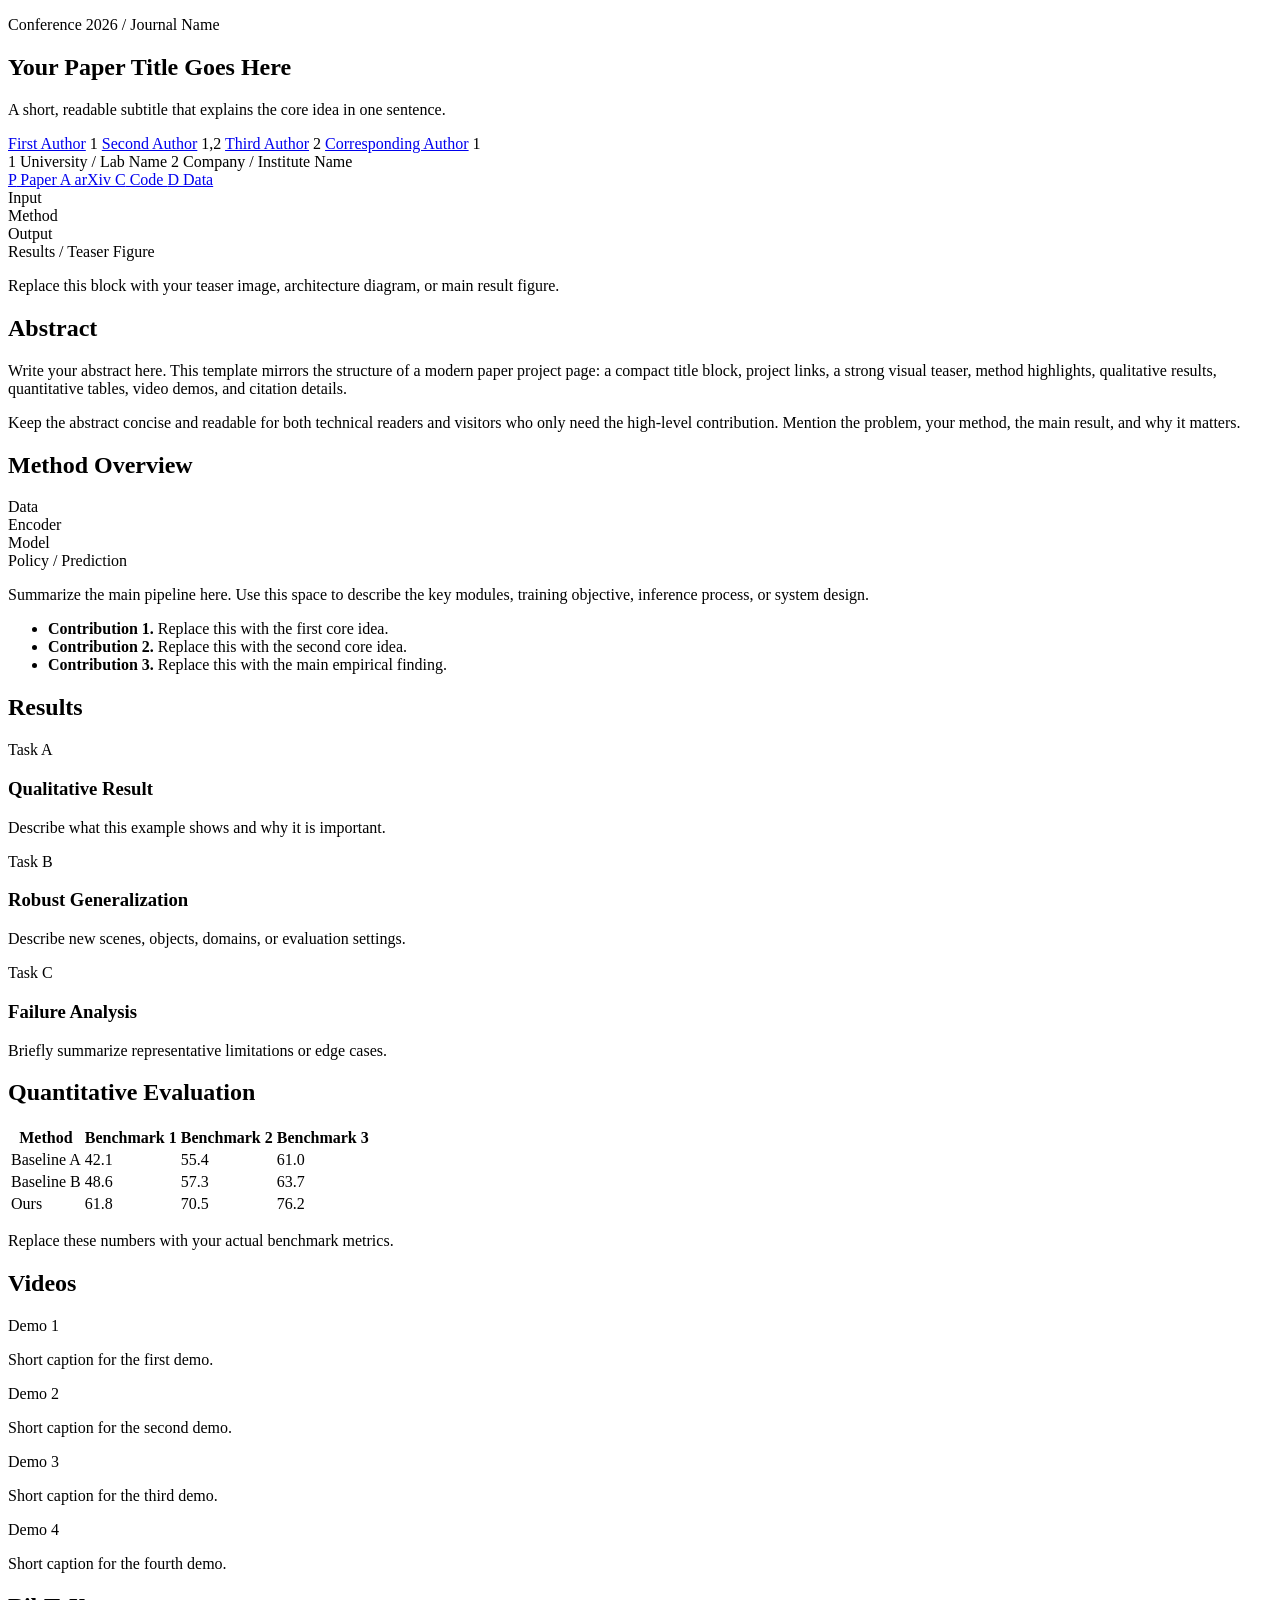
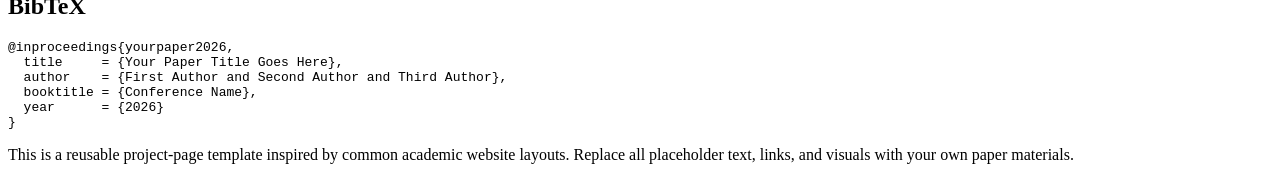
==== SurgAct/index.html @ f3ae4c90 "Rename index.html to SurgAct/index.html" ====
<!DOCTYPE html>
<html lang="en">
<head>
  <meta charset="utf-8">
  <meta name="viewport" content="width=device-width, initial-scale=1">
  <title>Your Paper Title | Project Page</title>
  <meta name="description" content="Project page for Your Paper Title.">
  <meta property="og:title" content="Your Paper Title">
  <meta property="og:description" content="A concise one-sentence summary of your paper.">
  <meta property="og:type" content="website">
  <link rel="preconnect" href="https://fonts.googleapis.com">
  <link rel="preconnect" href="https://fonts.gstatic.com" crossorigin>
  <link href="https://fonts.googleapis.com/css2?family=Inter:wght@400;500;600;700;800&family=JetBrains+Mono:wght@400;600&display=swap" rel="stylesheet">
  <link rel="stylesheet" href="style.css">
</head>
<body>
  <main>
    <section class="hero">
      <div class="container">
        <p class="venue">Conference 2026 / Journal Name</p>
        <h1>Your Paper Title Goes Here</h1>
        <p class="subtitle">A short, readable subtitle that explains the core idea in one sentence.</p>

        <div class="authors" aria-label="Authors">
          <a href="#">First Author</a>
          <span>1</span>
          <a href="#">Second Author</a>
          <span>1,2</span>
          <a href="#">Third Author</a>
          <span>2</span>
          <a href="#">Corresponding Author</a>
          <span>1</span>
        </div>

        <div class="affiliations">
          <span>1 University / Lab Name</span>
          <span>2 Company / Institute Name</span>
        </div>

        <div class="actions" aria-label="Project links">
          <a class="button" href="#" aria-label="Paper PDF">
            <span class="icon">P</span>
            Paper
          </a>
          <a class="button" href="#" aria-label="arXiv page">
            <span class="icon">A</span>
            arXiv
          </a>
          <a class="button" href="#" aria-label="Code repository">
            <span class="icon">C</span>
            Code
          </a>
          <a class="button" href="#" aria-label="Dataset">
            <span class="icon">D</span>
            Data
          </a>
        </div>
      </div>
    </section>

    <section class="section media-lead">
      <div class="container">
        <div class="paper-visual" role="img" aria-label="Main paper figure placeholder">
          <div class="visual-grid">
            <div class="visual-panel tall">
              <span>Input</span>
            </div>
            <div class="visual-panel">
              <span>Method</span>
            </div>
            <div class="visual-panel">
              <span>Output</span>
            </div>
            <div class="visual-panel wide">
              <span>Results / Teaser Figure</span>
            </div>
          </div>
        </div>
        <p class="caption">Replace this block with your teaser image, architecture diagram, or main result figure.</p>
      </div>
    </section>

    <section class="section">
      <div class="container narrow">
        <h2>Abstract</h2>
        <p>
          Write your abstract here. This template mirrors the structure of a modern paper project
          page: a compact title block, project links, a strong visual teaser, method highlights,
          qualitative results, quantitative tables, video demos, and citation details.
        </p>
        <p>
          Keep the abstract concise and readable for both technical readers and visitors who only
          need the high-level contribution. Mention the problem, your method, the main result, and
          why it matters.
        </p>
      </div>
    </section>

    <section class="section band">
      <div class="container">
        <h2>Method Overview</h2>
        <div class="method-layout">
          <div class="diagram-card">
            <div class="pipeline">
              <div>Data</div>
              <div>Encoder</div>
              <div>Model</div>
              <div>Policy / Prediction</div>
            </div>
          </div>
          <div class="method-copy">
            <p>
              Summarize the main pipeline here. Use this space to describe the key modules,
              training objective, inference process, or system design.
            </p>
            <ul>
              <li><strong>Contribution 1.</strong> Replace this with the first core idea.</li>
              <li><strong>Contribution 2.</strong> Replace this with the second core idea.</li>
              <li><strong>Contribution 3.</strong> Replace this with the main empirical finding.</li>
            </ul>
          </div>
        </div>
      </div>
    </section>

    <section class="section">
      <div class="container">
        <h2>Results</h2>
        <div class="results-grid">
          <article class="result-card">
            <div class="result-visual">Task A</div>
            <h3>Qualitative Result</h3>
            <p>Describe what this example shows and why it is important.</p>
          </article>
          <article class="result-card">
            <div class="result-visual alt">Task B</div>
            <h3>Robust Generalization</h3>
            <p>Describe new scenes, objects, domains, or evaluation settings.</p>
          </article>
          <article class="result-card">
            <div class="result-visual warm">Task C</div>
            <h3>Failure Analysis</h3>
            <p>Briefly summarize representative limitations or edge cases.</p>
          </article>
        </div>
      </div>
    </section>

    <section class="section band">
      <div class="container narrow">
        <h2>Quantitative Evaluation</h2>
        <div class="table-wrap">
          <table>
            <thead>
              <tr>
                <th>Method</th>
                <th>Benchmark 1</th>
                <th>Benchmark 2</th>
                <th>Benchmark 3</th>
              </tr>
            </thead>
            <tbody>
              <tr>
                <td>Baseline A</td>
                <td>42.1</td>
                <td>55.4</td>
                <td>61.0</td>
              </tr>
              <tr>
                <td>Baseline B</td>
                <td>48.6</td>
                <td>57.3</td>
                <td>63.7</td>
              </tr>
              <tr class="highlight-row">
                <td>Ours</td>
                <td>61.8</td>
                <td>70.5</td>
                <td>76.2</td>
              </tr>
            </tbody>
          </table>
        </div>
        <p class="caption">Replace these numbers with your actual benchmark metrics.</p>
      </div>
    </section>

    <section class="section">
      <div class="container">
        <h2>Videos</h2>
        <div class="video-grid">
          <div class="video-card">
            <div class="video-placeholder">Demo 1</div>
            <p>Short caption for the first demo.</p>
          </div>
          <div class="video-card">
            <div class="video-placeholder">Demo 2</div>
            <p>Short caption for the second demo.</p>
          </div>
          <div class="video-card">
            <div class="video-placeholder">Demo 3</div>
            <p>Short caption for the third demo.</p>
          </div>
          <div class="video-card">
            <div class="video-placeholder">Demo 4</div>
            <p>Short caption for the fourth demo.</p>
          </div>
        </div>
      </div>
    </section>

    <section class="section band">
      <div class="container narrow">
        <h2>BibTeX</h2>
        <pre><code>@inproceedings{yourpaper2026,
  title     = {Your Paper Title Goes Here},
  author    = {First Author and Second Author and Third Author},
  booktitle = {Conference Name},
  year      = {2026}
}</code></pre>
      </div>
    </section>
  </main>

  <footer>
    <div class="container narrow">
      <p>
        This is a reusable project-page template inspired by common academic website layouts.
        Replace all placeholder text, links, and visuals with your own paper materials.
      </p>
    </div>
  </footer>
</body>
</html>
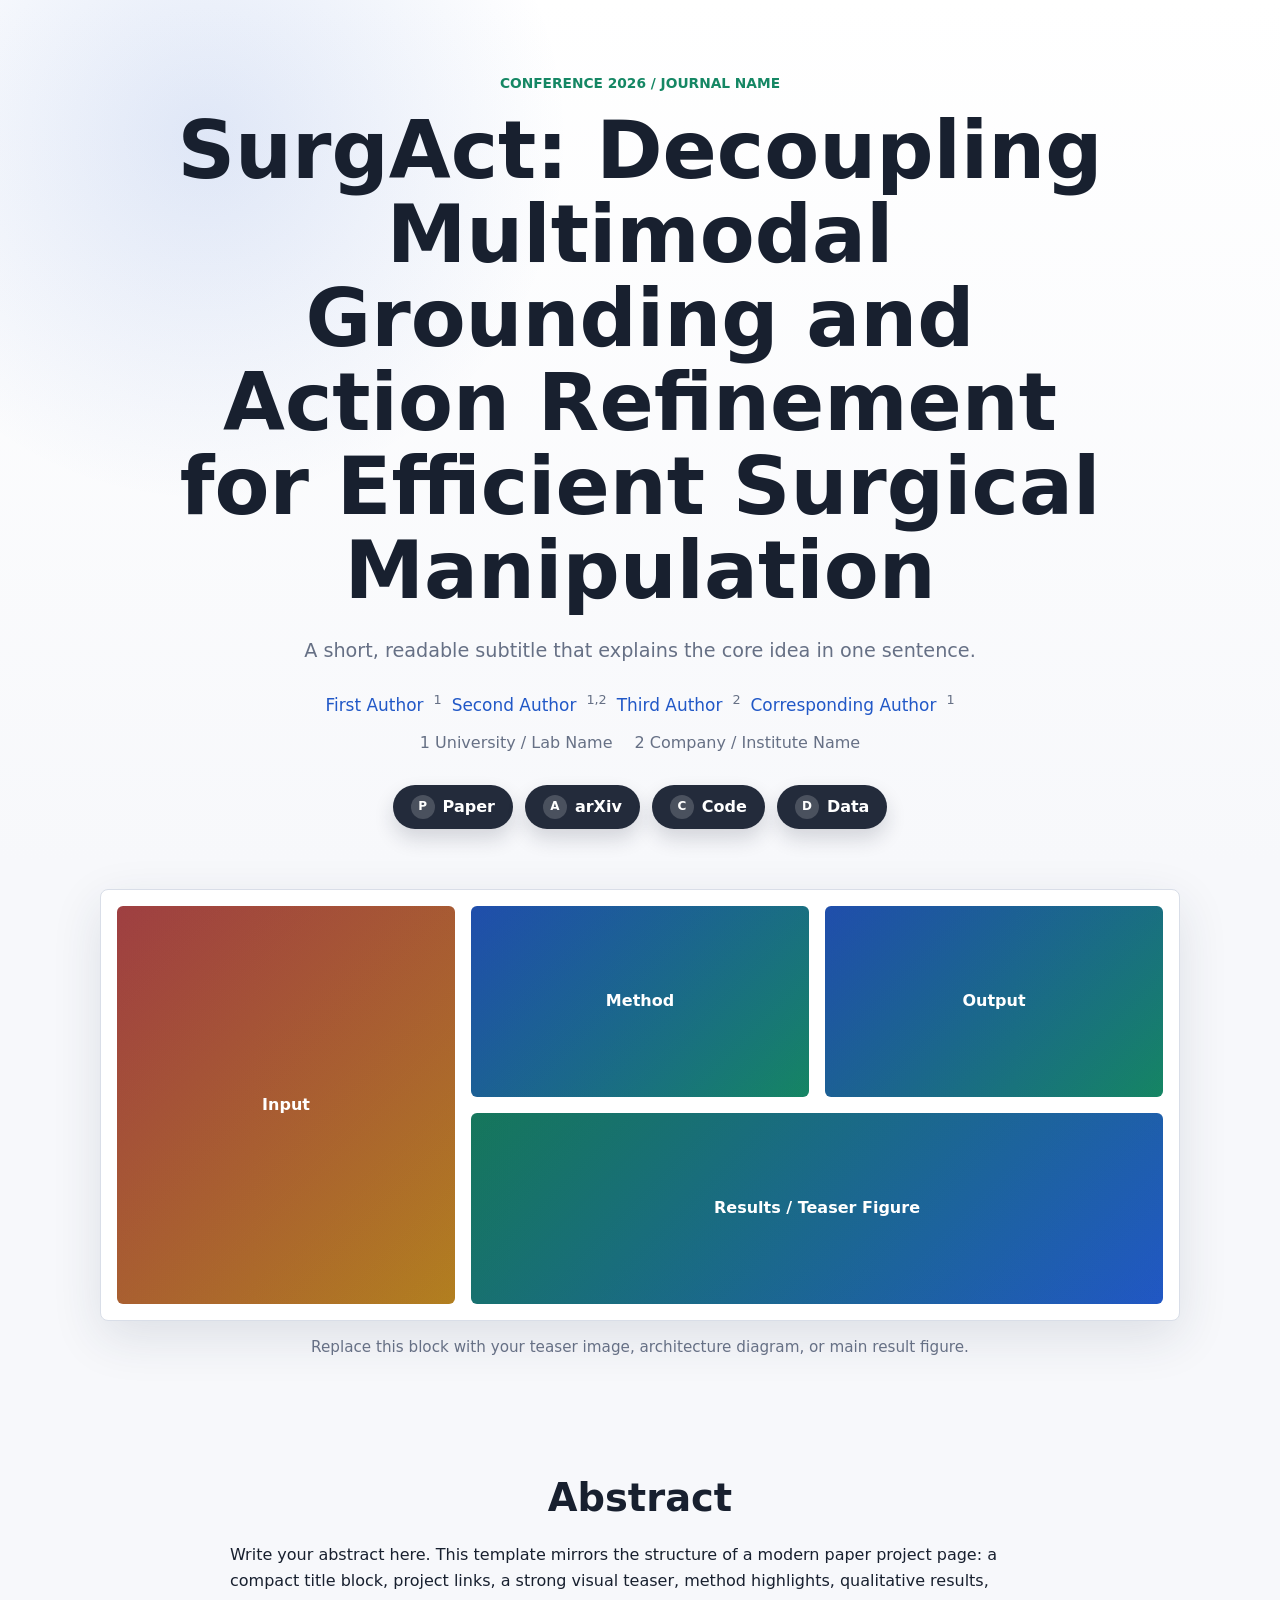
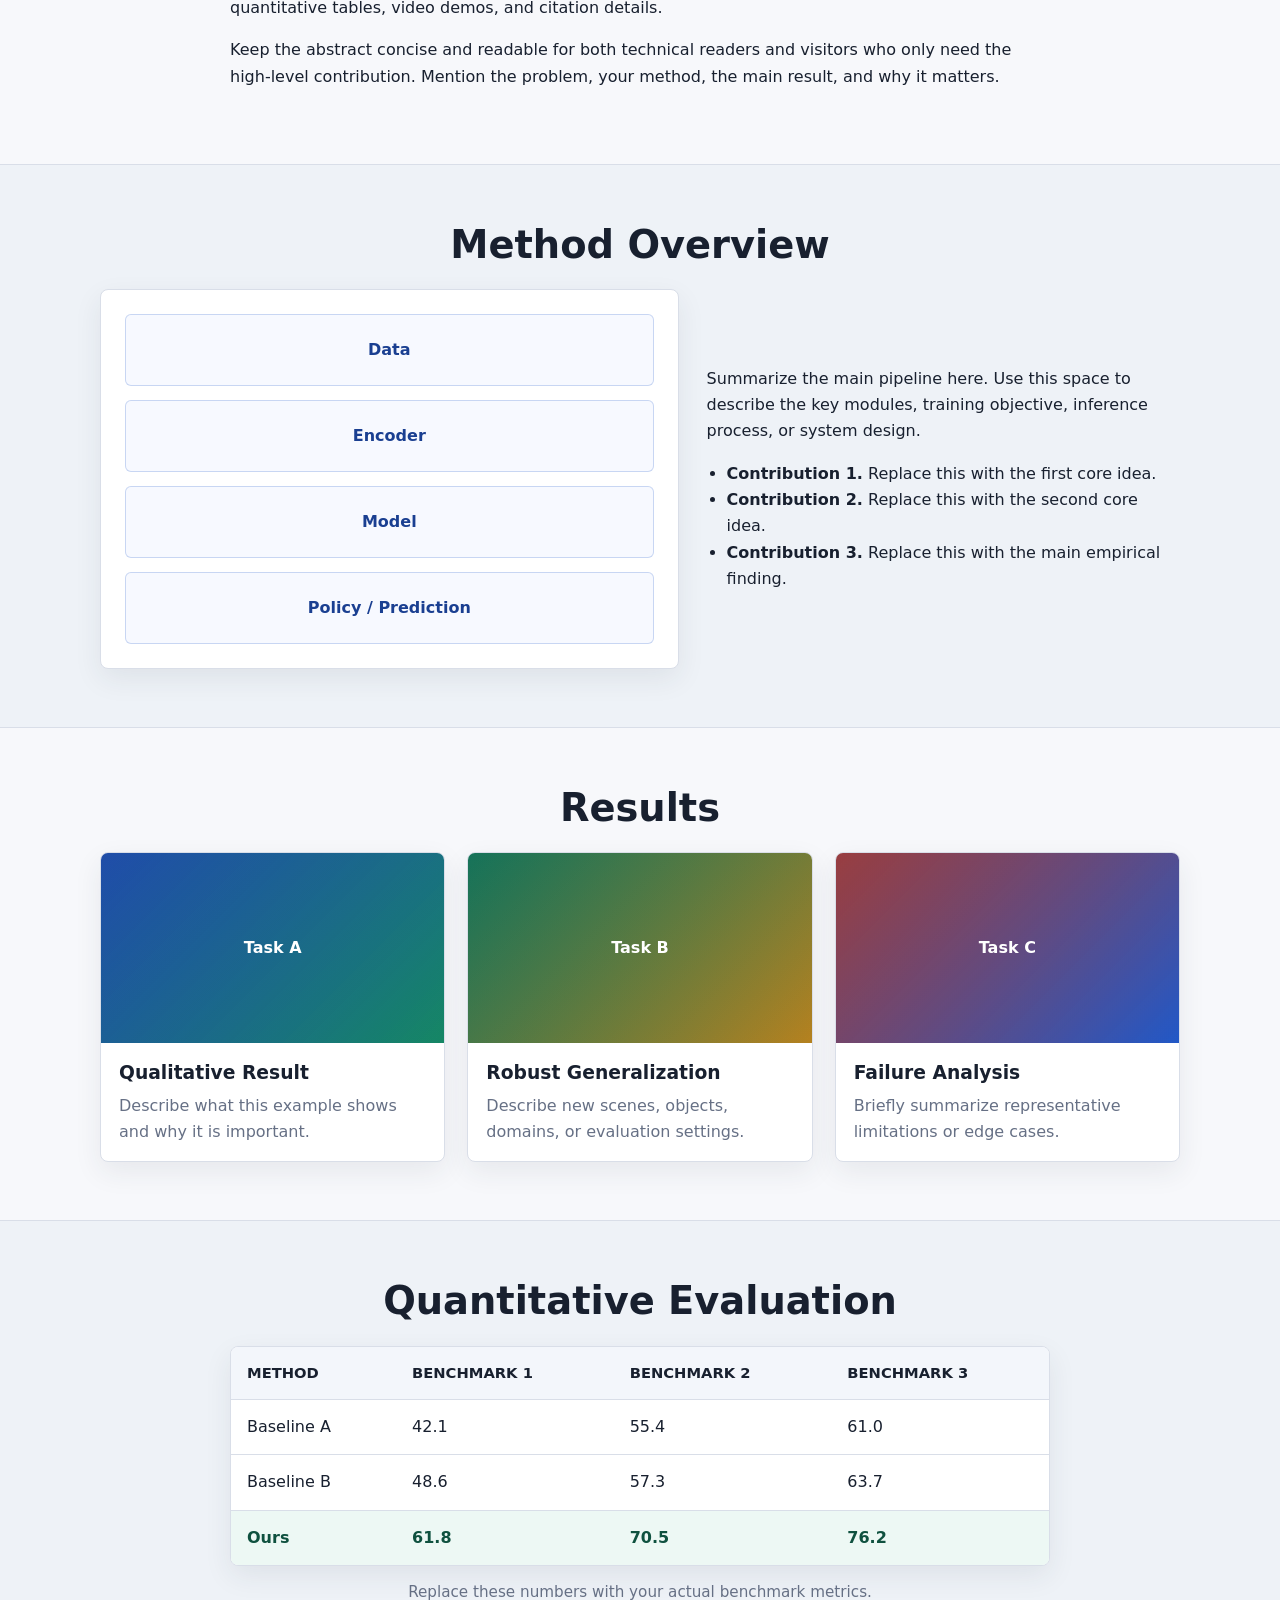
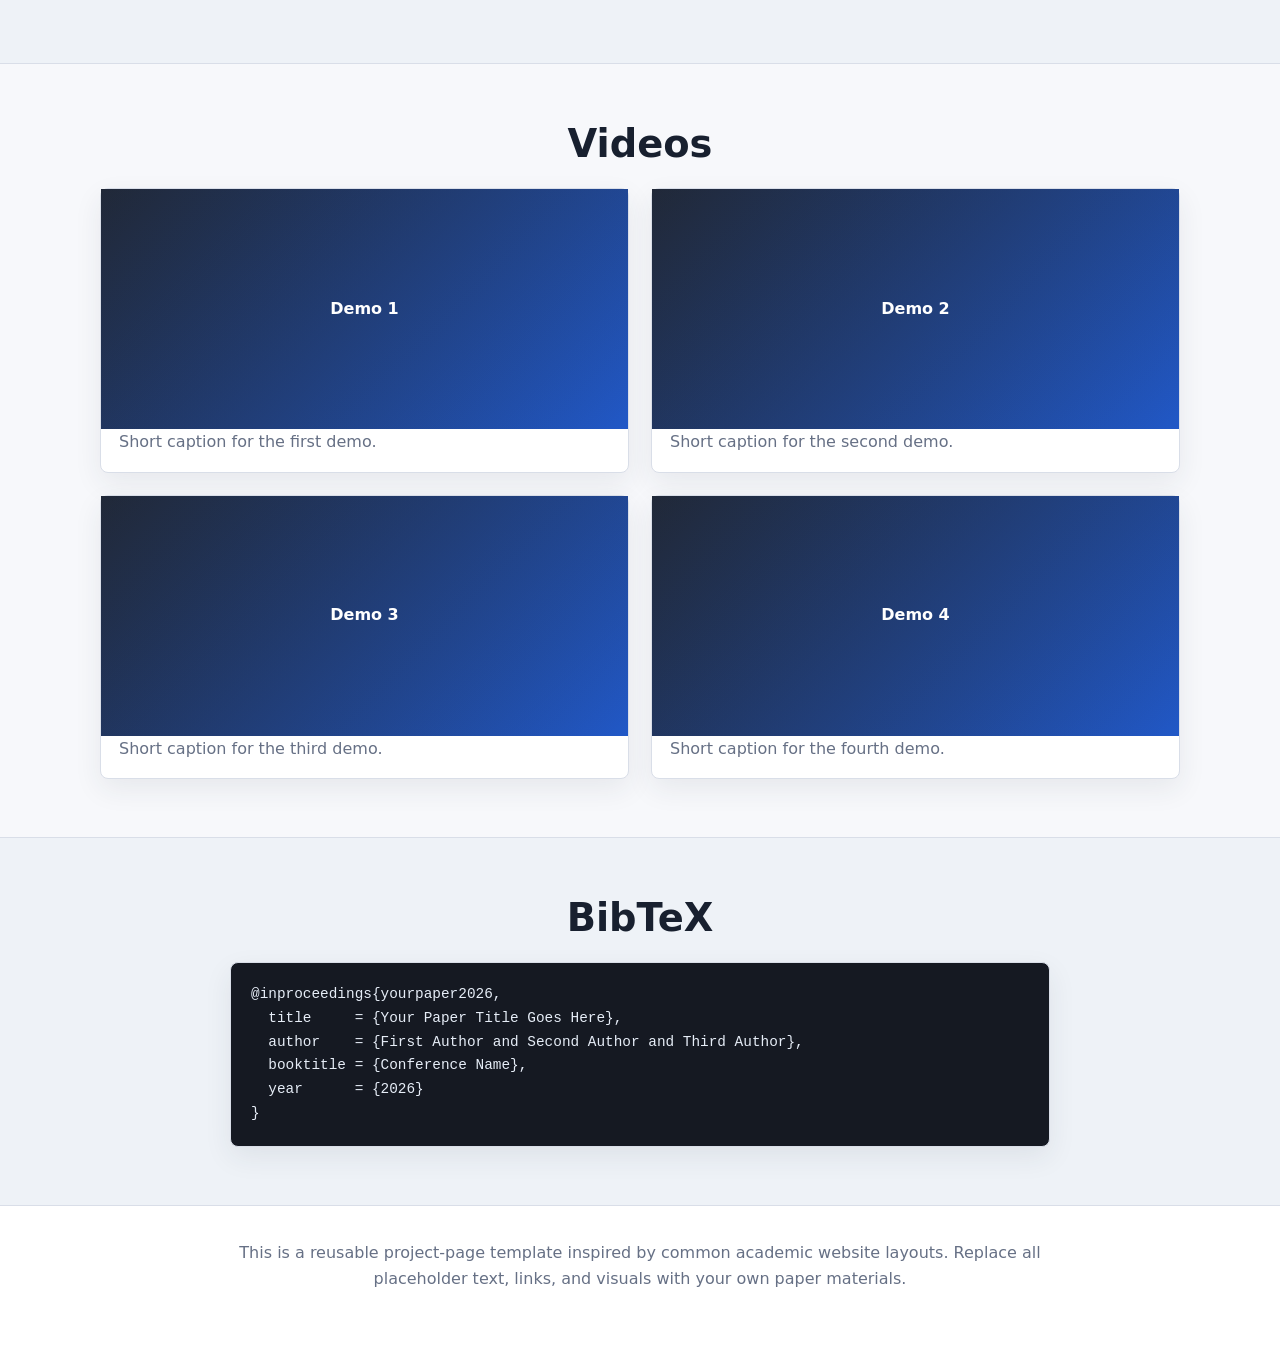
==== commit a884bc7e: "Update index.html" ====
--- a/SurgAct/index.html
+++ b/SurgAct/index.html
@@ -18,7 +18,7 @@
     <section class="hero">
       <div class="container">
         <p class="venue">Conference 2026 / Journal Name</p>
-        <h1>Your Paper Title Goes Here</h1>
+        <h1>SurgAct: Decoupling Multimodal Grounding and Action Refinement for Efficient Surgical Manipulation</h1>
         <p class="subtitle">A short, readable subtitle that explains the core idea in one sentence.</p>
 
         <div class="authors" aria-label="Authors">
--- a/SurgAct/style.css
+++ b/SurgAct/style.css
@@ -0,0 +1,421 @@
+:root {
+  --bg: #f7f8fb;
+  --paper: #ffffff;
+  --ink: #18202f;
+  --muted: #667085;
+  --line: #d9dee8;
+  --blue: #2158c7;
+  --green: #158764;
+  --red: #b84545;
+  --gold: #b5811f;
+  --shadow: 0 16px 50px rgba(36, 48, 70, 0.12);
+}
+
+* {
+  box-sizing: border-box;
+}
+
+html {
+  scroll-behavior: smooth;
+}
+
+body {
+  margin: 0;
+  color: var(--ink);
+  background: var(--bg);
+  font-family: Inter, system-ui, -apple-system, BlinkMacSystemFont, "Segoe UI", sans-serif;
+  line-height: 1.65;
+}
+
+a {
+  color: var(--blue);
+  text-decoration: none;
+}
+
+a:hover {
+  text-decoration: underline;
+}
+
+.container {
+  width: min(1080px, calc(100% - 40px));
+  margin: 0 auto;
+}
+
+.narrow {
+  width: min(820px, calc(100% - 40px));
+}
+
+.hero {
+  padding: 72px 0 36px;
+  background:
+    radial-gradient(circle at 16% 16%, rgba(33, 88, 199, 0.14), transparent 28%),
+    linear-gradient(180deg, #ffffff 0%, #f7f8fb 100%);
+  text-align: center;
+}
+
+.venue {
+  margin: 0 0 14px;
+  color: var(--green);
+  font-weight: 700;
+  letter-spacing: 0;
+  text-transform: uppercase;
+  font-size: 0.86rem;
+}
+
+h1 {
+  max-width: 980px;
+  margin: 0 auto;
+  font-size: clamp(2.4rem, 7vw, 5rem);
+  line-height: 1.05;
+  letter-spacing: 0;
+  font-weight: 800;
+}
+
+.subtitle {
+  max-width: 760px;
+  margin: 22px auto 0;
+  color: var(--muted);
+  font-size: 1.2rem;
+}
+
+.authors {
+  display: flex;
+  flex-wrap: wrap;
+  justify-content: center;
+  gap: 8px 10px;
+  margin-top: 26px;
+  font-size: 1.06rem;
+}
+
+.authors span {
+  color: var(--muted);
+  font-size: 0.8rem;
+  transform: translateY(-0.2rem);
+}
+
+.affiliations {
+  display: flex;
+  flex-wrap: wrap;
+  justify-content: center;
+  gap: 10px 22px;
+  margin-top: 10px;
+  color: var(--muted);
+}
+
+.actions {
+  display: flex;
+  flex-wrap: wrap;
+  justify-content: center;
+  gap: 12px;
+  margin-top: 28px;
+}
+
+.button {
+  display: inline-flex;
+  align-items: center;
+  justify-content: center;
+  min-height: 44px;
+  padding: 0 18px;
+  border-radius: 999px;
+  color: white;
+  background: #232b3b;
+  font-weight: 700;
+  box-shadow: 0 10px 20px rgba(24, 32, 47, 0.16);
+}
+
+.button:hover {
+  background: #111827;
+  text-decoration: none;
+}
+
+.icon {
+  display: inline-grid;
+  place-items: center;
+  width: 24px;
+  height: 24px;
+  margin-right: 8px;
+  border-radius: 50%;
+  background: rgba(255, 255, 255, 0.18);
+  font-size: 0.75rem;
+  font-weight: 800;
+}
+
+.section {
+  padding: 58px 0;
+}
+
+.band {
+  background: #eef2f7;
+  border-top: 1px solid var(--line);
+  border-bottom: 1px solid var(--line);
+}
+
+h2 {
+  margin: 0 0 22px;
+  text-align: center;
+  font-size: clamp(1.8rem, 3vw, 2.6rem);
+  line-height: 1.15;
+  letter-spacing: 0;
+}
+
+h3 {
+  margin: 18px 0 8px;
+  line-height: 1.25;
+}
+
+p {
+  margin: 0 0 16px;
+}
+
+.media-lead {
+  padding-top: 24px;
+}
+
+.paper-visual {
+  overflow: hidden;
+  border: 1px solid var(--line);
+  border-radius: 8px;
+  background: var(--paper);
+  box-shadow: var(--shadow);
+}
+
+.visual-grid {
+  display: grid;
+  min-height: 430px;
+  padding: 16px;
+  gap: 16px;
+  grid-template-columns: 1fr 1fr 1fr;
+  grid-template-rows: 1fr 1fr;
+}
+
+.visual-panel {
+  display: grid;
+  place-items: center;
+  min-height: 180px;
+  border-radius: 6px;
+  color: white;
+  background:
+    linear-gradient(135deg, rgba(24, 32, 47, 0.18), rgba(24, 32, 47, 0.02)),
+    linear-gradient(135deg, #2158c7, #158764);
+  font-weight: 800;
+}
+
+.visual-panel.tall {
+  grid-row: span 2;
+  background:
+    linear-gradient(135deg, rgba(24, 32, 47, 0.16), rgba(24, 32, 47, 0.02)),
+    linear-gradient(135deg, #b84545, #b5811f);
+}
+
+.visual-panel.wide {
+  grid-column: span 2;
+  background:
+    linear-gradient(135deg, rgba(24, 32, 47, 0.16), rgba(24, 32, 47, 0.02)),
+    linear-gradient(135deg, #158764, #2158c7);
+}
+
+.caption {
+  max-width: 760px;
+  margin: 14px auto 0;
+  color: var(--muted);
+  text-align: center;
+  font-size: 0.95rem;
+}
+
+.method-layout {
+  display: grid;
+  grid-template-columns: minmax(0, 1.1fr) minmax(280px, 0.9fr);
+  gap: 28px;
+  align-items: center;
+}
+
+.diagram-card,
+.result-card,
+.video-card {
+  border: 1px solid var(--line);
+  border-radius: 8px;
+  background: var(--paper);
+  box-shadow: 0 10px 28px rgba(36, 48, 70, 0.08);
+}
+
+.diagram-card {
+  padding: 24px;
+}
+
+.pipeline {
+  display: grid;
+  gap: 14px;
+}
+
+.pipeline div {
+  min-height: 72px;
+  display: grid;
+  place-items: center;
+  border: 1px solid rgba(33, 88, 199, 0.22);
+  border-radius: 6px;
+  background: #f7f9ff;
+  color: #1a3f91;
+  font-weight: 800;
+}
+
+.method-copy ul {
+  padding-left: 20px;
+  margin: 16px 0 0;
+}
+
+.results-grid,
+.video-grid {
+  display: grid;
+  grid-template-columns: repeat(3, minmax(0, 1fr));
+  gap: 22px;
+}
+
+.result-card {
+  overflow: hidden;
+}
+
+.result-card h3,
+.result-card p,
+.video-card p {
+  padding: 0 18px;
+}
+
+.result-card p,
+.video-card p {
+  color: var(--muted);
+}
+
+.result-visual,
+.video-placeholder {
+  display: grid;
+  place-items: center;
+  min-height: 190px;
+  color: white;
+  background:
+    linear-gradient(135deg, rgba(24, 32, 47, 0.2), transparent),
+    linear-gradient(135deg, #2158c7, #158764);
+  font-weight: 800;
+}
+
+.result-visual.alt {
+  background:
+    linear-gradient(135deg, rgba(24, 32, 47, 0.2), transparent),
+    linear-gradient(135deg, #158764, #b5811f);
+}
+
+.result-visual.warm {
+  background:
+    linear-gradient(135deg, rgba(24, 32, 47, 0.2), transparent),
+    linear-gradient(135deg, #b84545, #2158c7);
+}
+
+.table-wrap {
+  overflow-x: auto;
+  border: 1px solid var(--line);
+  border-radius: 8px;
+  background: var(--paper);
+  box-shadow: 0 10px 28px rgba(36, 48, 70, 0.08);
+}
+
+table {
+  width: 100%;
+  min-width: 600px;
+  border-collapse: collapse;
+}
+
+th,
+td {
+  padding: 14px 16px;
+  border-bottom: 1px solid var(--line);
+  text-align: left;
+}
+
+th {
+  background: #f3f6fb;
+  font-size: 0.92rem;
+  text-transform: uppercase;
+}
+
+tr:last-child td {
+  border-bottom: 0;
+}
+
+.highlight-row td {
+  color: #0f513f;
+  background: #edf8f4;
+  font-weight: 800;
+}
+
+.video-grid {
+  grid-template-columns: repeat(2, minmax(0, 1fr));
+}
+
+.video-placeholder {
+  min-height: 240px;
+  background:
+    linear-gradient(135deg, rgba(24, 32, 47, 0.22), transparent),
+    linear-gradient(135deg, #232b3b, #2158c7);
+}
+
+pre {
+  overflow-x: auto;
+  margin: 0;
+  padding: 20px;
+  border: 1px solid var(--line);
+  border-radius: 8px;
+  background: #151922;
+  color: #e6edf7;
+  box-shadow: 0 10px 28px rgba(36, 48, 70, 0.08);
+}
+
+code {
+  font-family: "JetBrains Mono", Consolas, monospace;
+  font-size: 0.9rem;
+}
+
+footer {
+  padding: 34px 0 44px;
+  color: var(--muted);
+  text-align: center;
+  background: #ffffff;
+}
+
+@media (max-width: 780px) {
+  .hero {
+    padding-top: 46px;
+  }
+
+  .container,
+  .narrow {
+    width: min(100% - 28px, 1080px);
+  }
+
+  .actions {
+    gap: 10px;
+  }
+
+  .button {
+    flex: 1 1 140px;
+  }
+
+  .visual-grid,
+  .method-layout,
+  .results-grid,
+  .video-grid {
+    grid-template-columns: 1fr;
+  }
+
+  .visual-panel.tall,
+  .visual-panel.wide {
+    grid-row: auto;
+    grid-column: auto;
+  }
+
+  .visual-grid {
+    min-height: auto;
+  }
+
+  .section {
+    padding: 44px 0;
+  }
+}
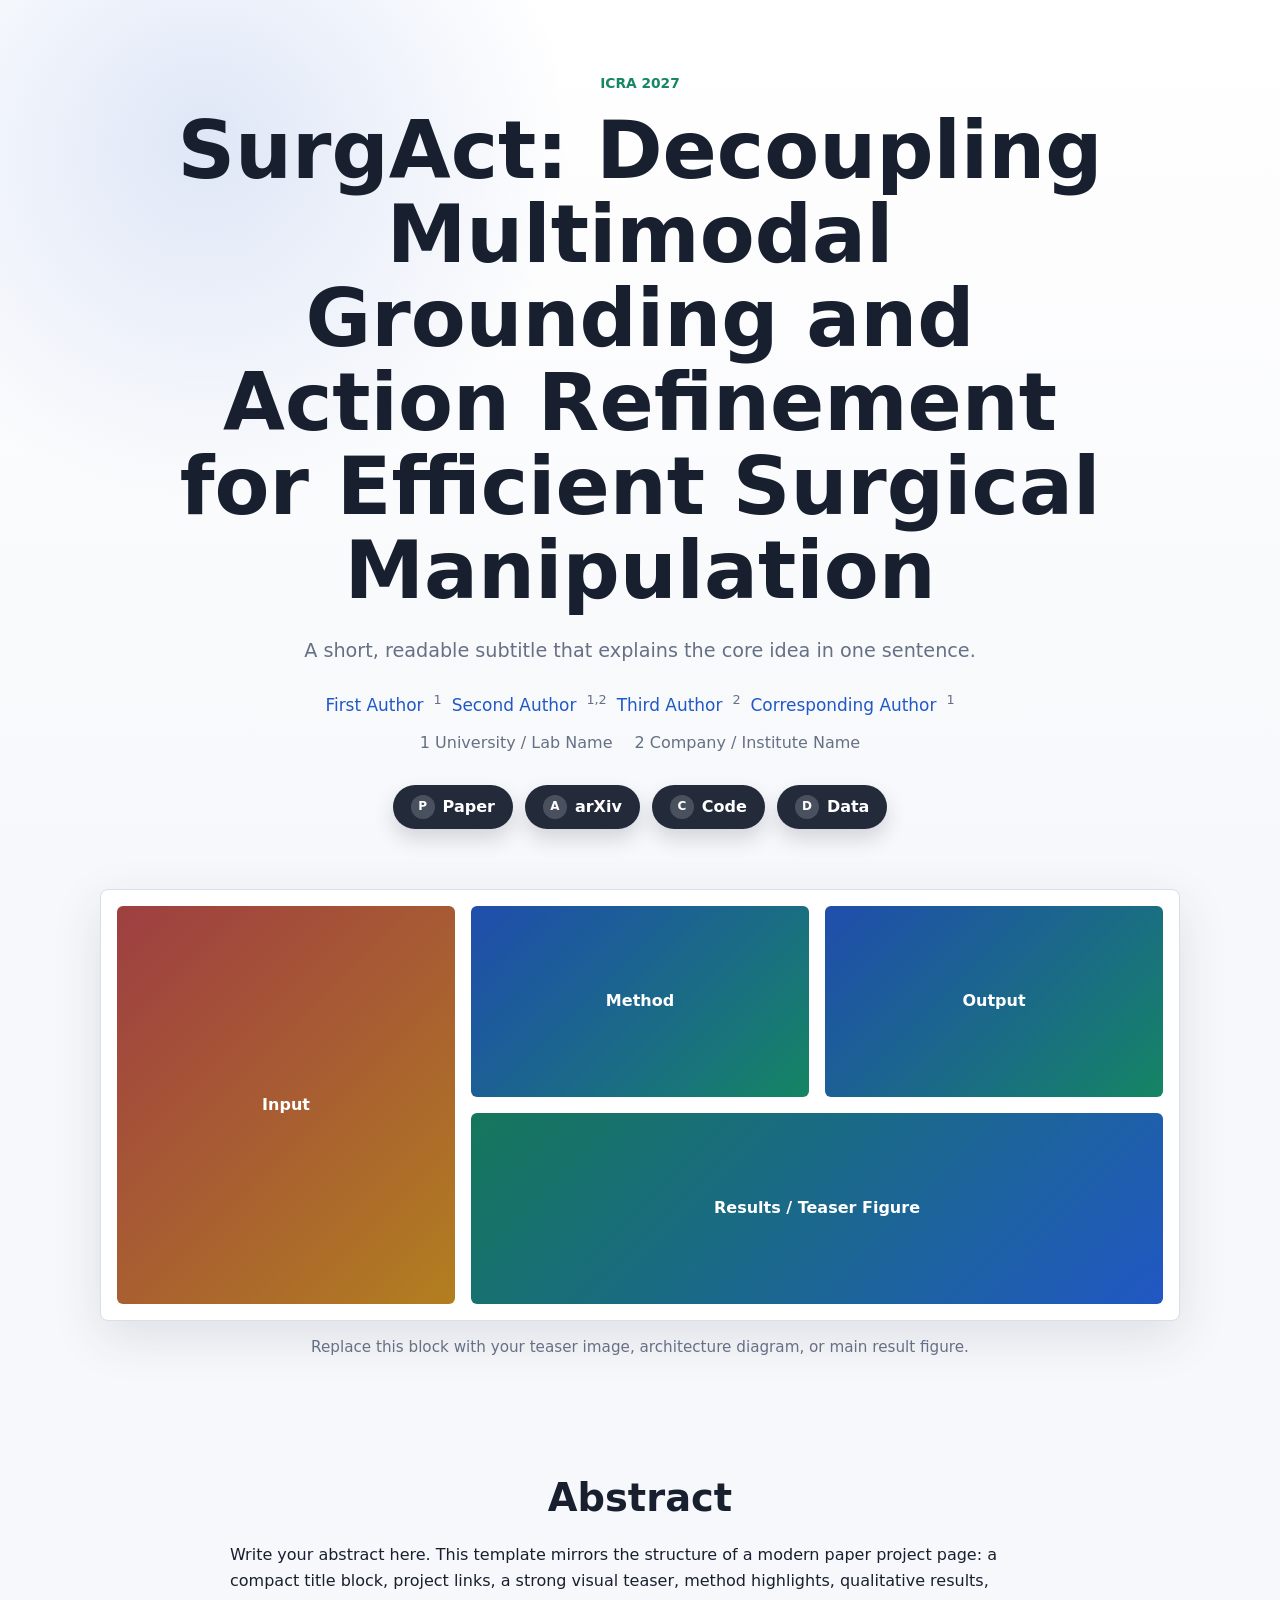
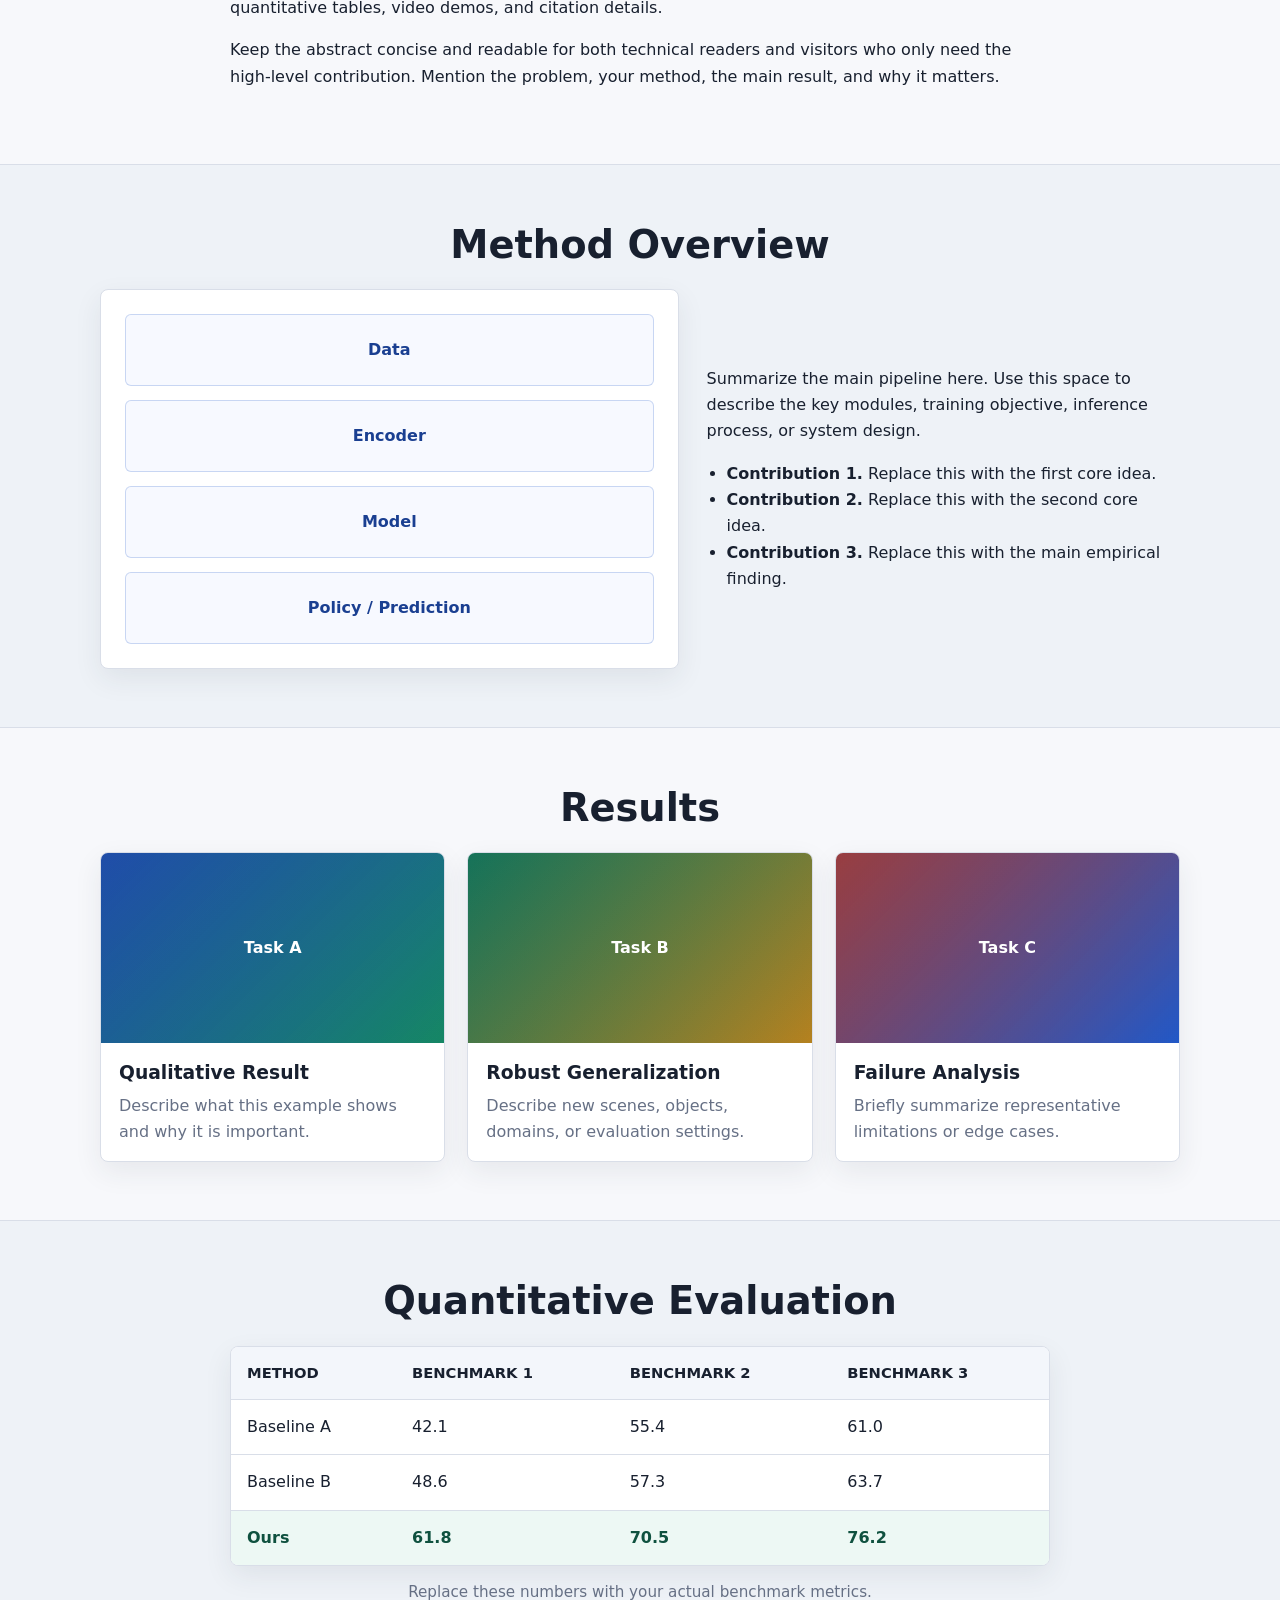
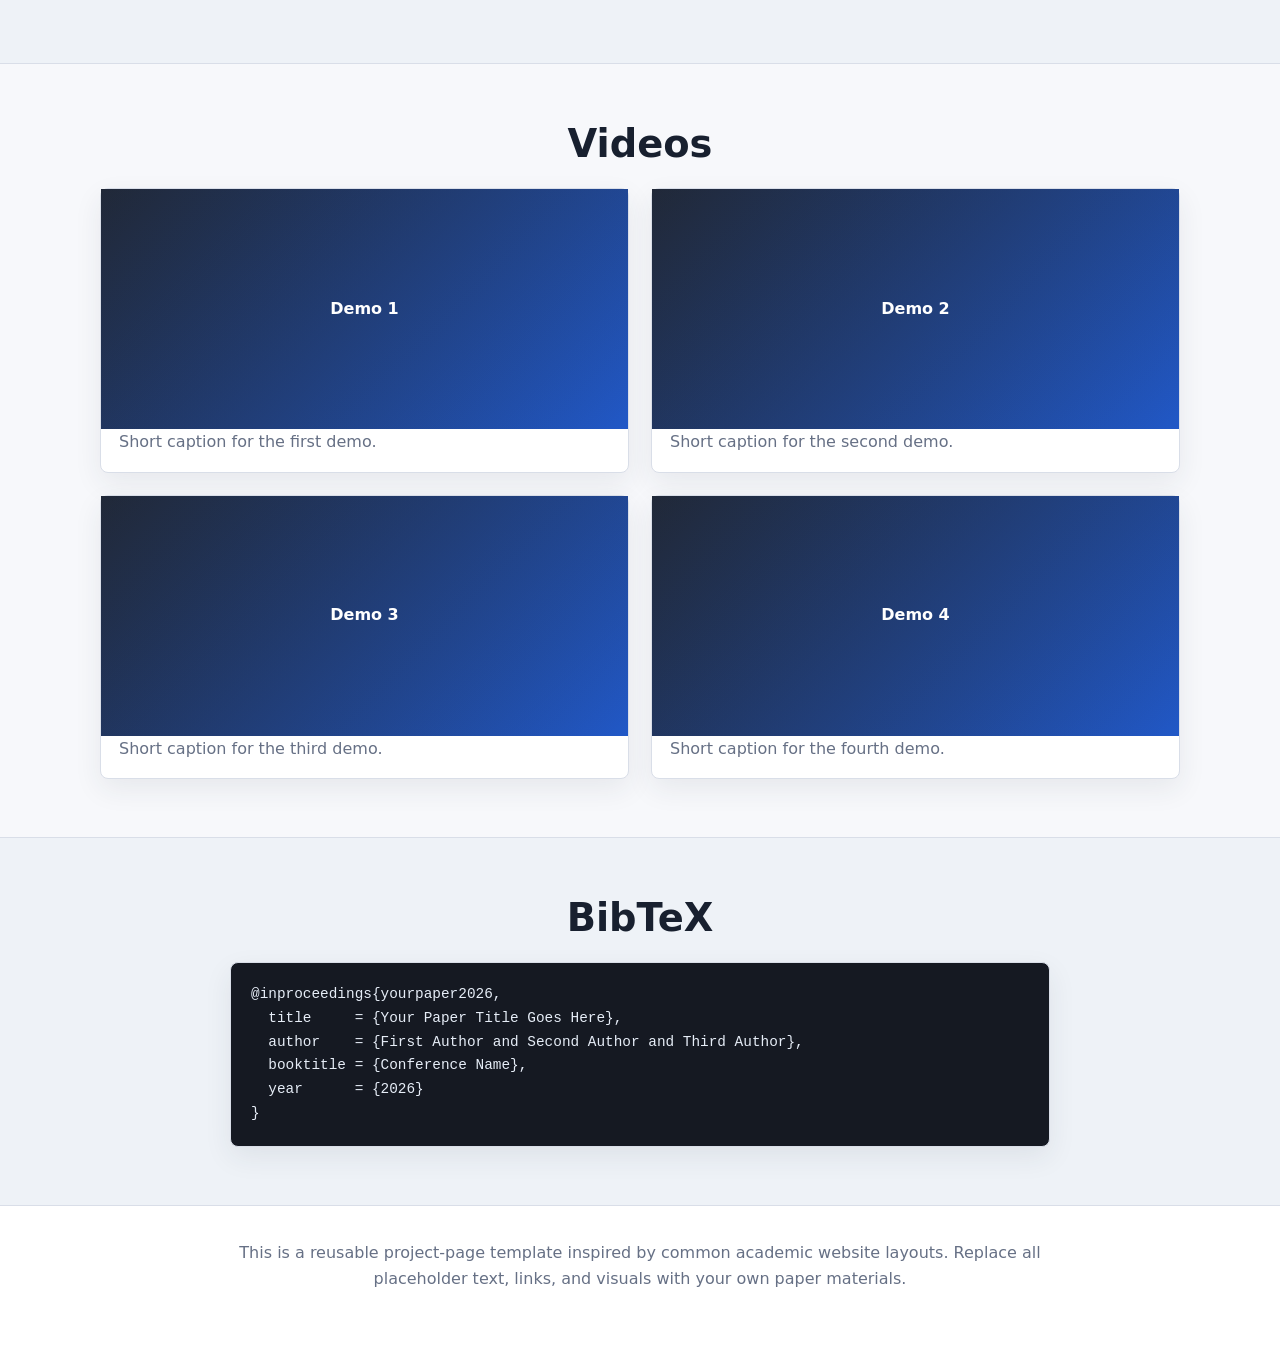
==== commit 59bd2eb5: "Update index.html" ====
--- a/SurgAct/index.html
+++ b/SurgAct/index.html
@@ -17,7 +17,7 @@
   <main>
     <section class="hero">
       <div class="container">
-        <p class="venue">Conference 2026 / Journal Name</p>
+        <p class="venue">ICRA 2027</p>
         <h1>SurgAct: Decoupling Multimodal Grounding and Action Refinement for Efficient Surgical Manipulation</h1>
         <p class="subtitle">A short, readable subtitle that explains the core idea in one sentence.</p>
 
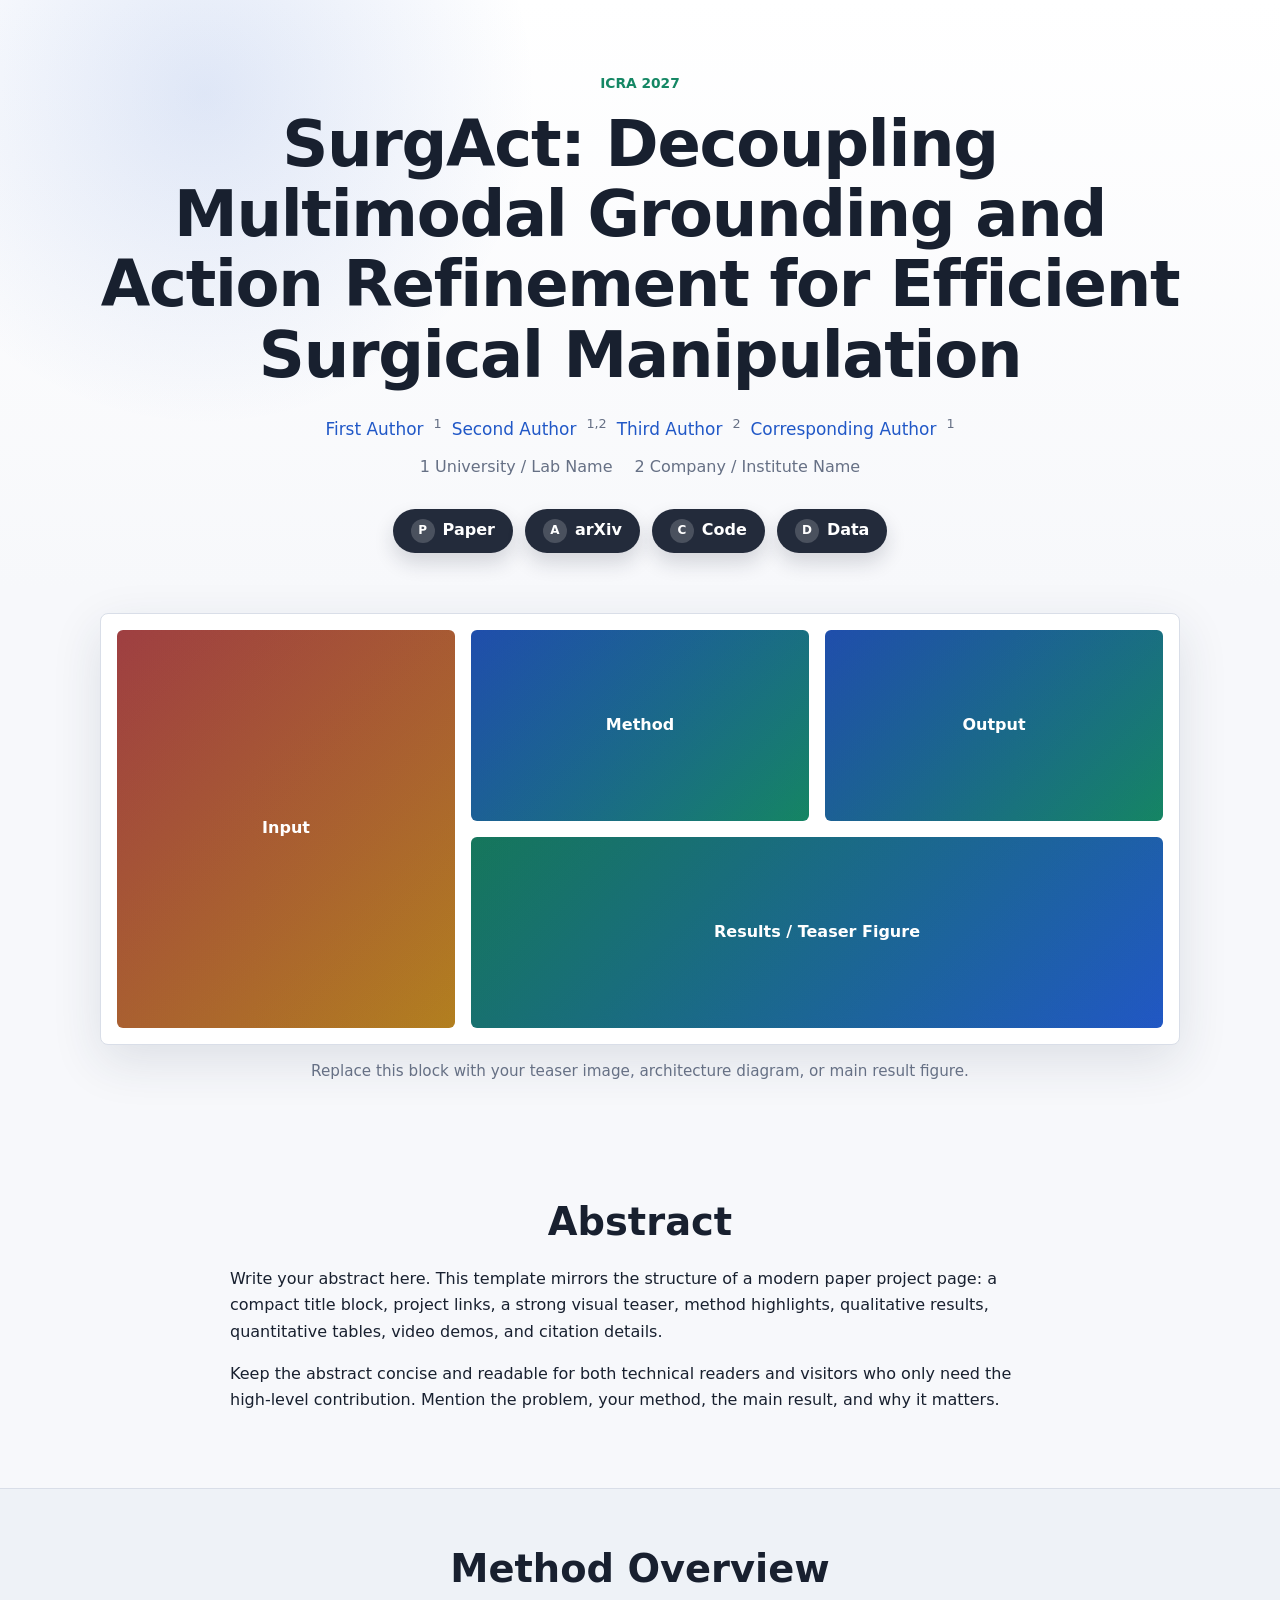
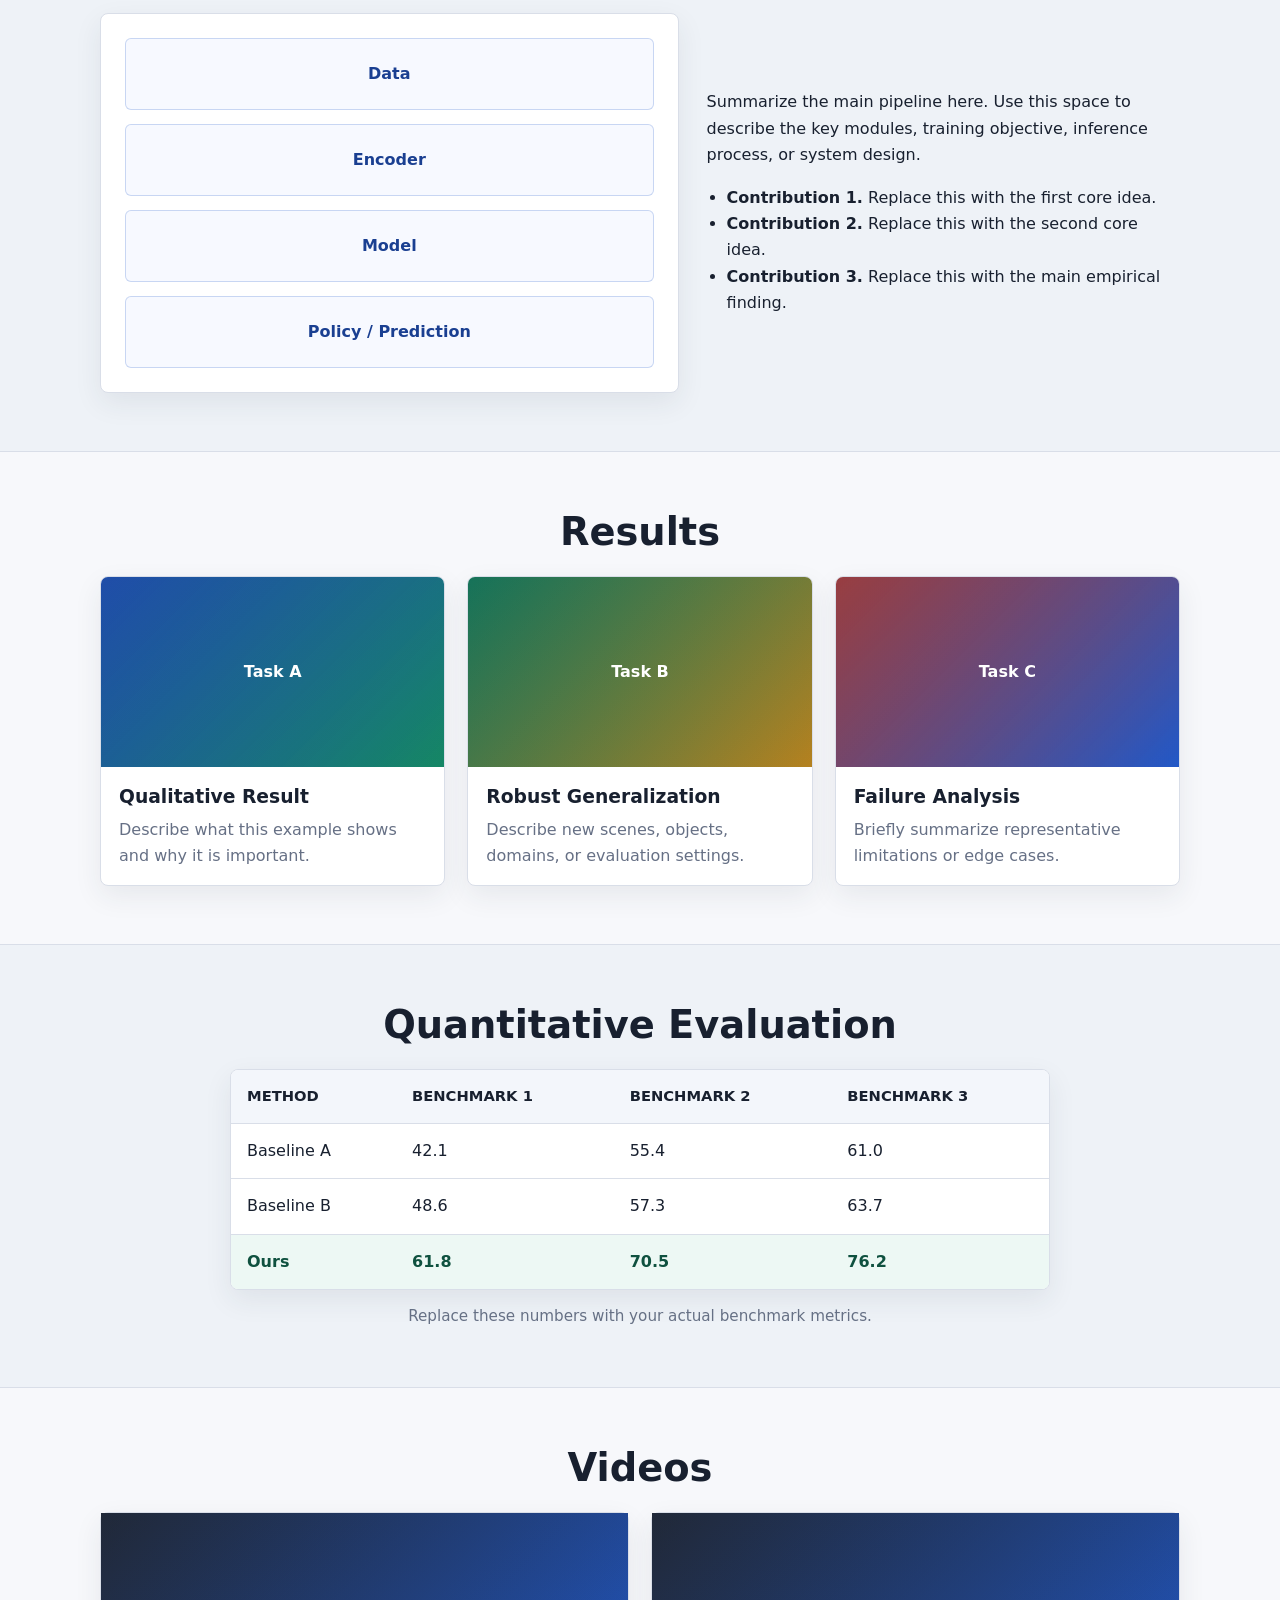
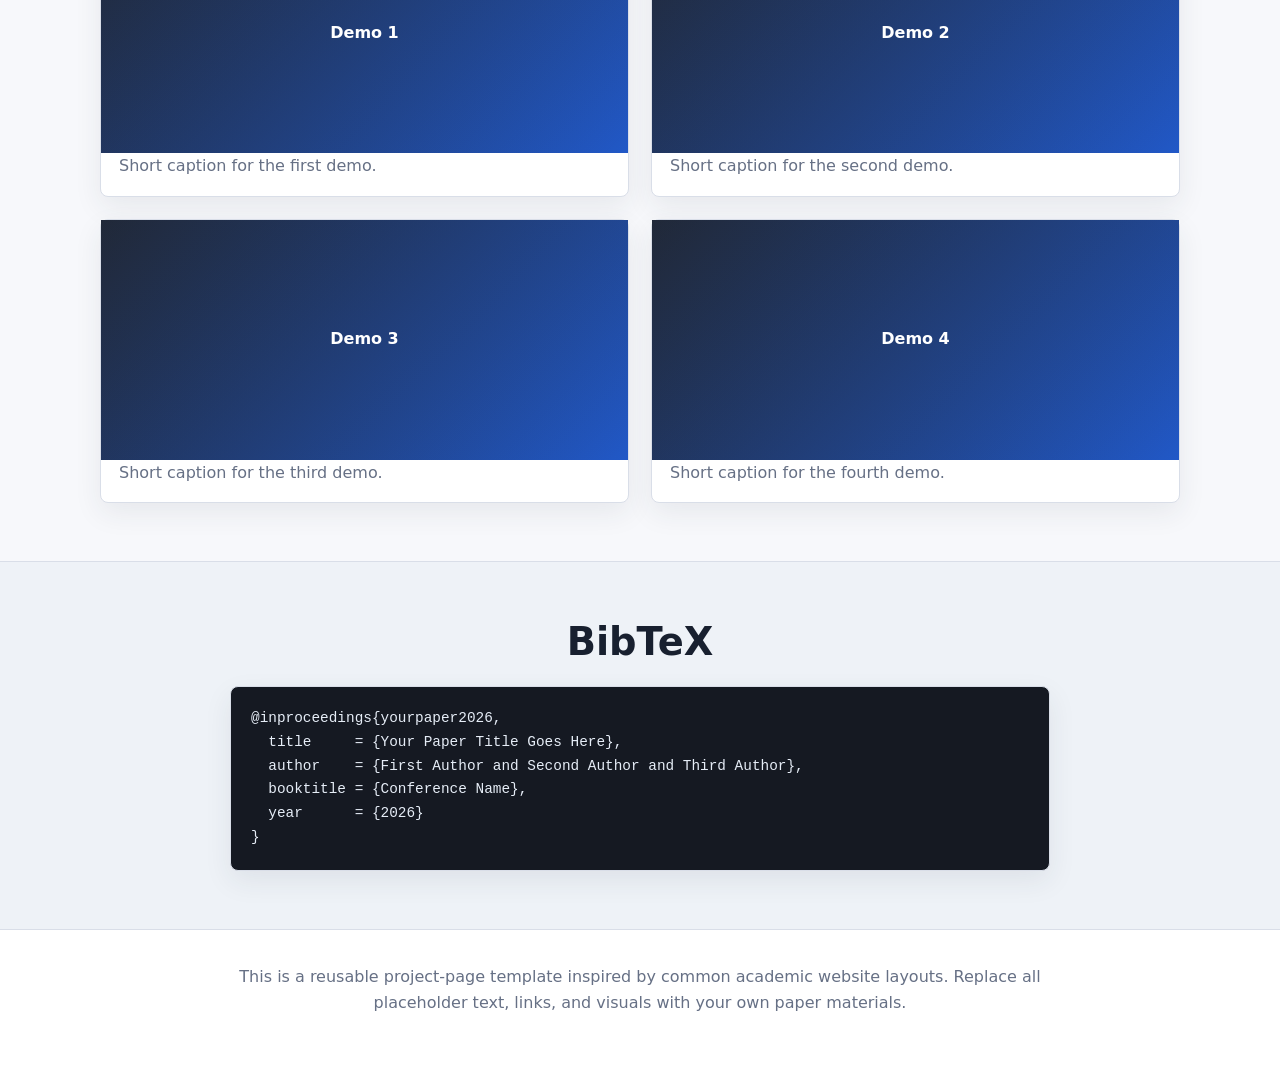
==== commit b876b232: "Update index.html" ====
--- a/SurgAct/index.html
+++ b/SurgAct/index.html
@@ -19,7 +19,6 @@
       <div class="container">
         <p class="venue">ICRA 2027</p>
         <h1>SurgAct: Decoupling Multimodal Grounding and Action Refinement for Efficient Surgical Manipulation</h1>
-        <p class="subtitle">A short, readable subtitle that explains the core idea in one sentence.</p>
 
         <div class="authors" aria-label="Authors">
           <a href="#">First Author</a>
--- a/SurgAct/style.css
+++ b/SurgAct/style.css
@@ -63,11 +63,11 @@
 }
 
 h1 {
-  max-width: 980px;
+  max-width: 1300px;
   margin: 0 auto;
-  font-size: clamp(2.4rem, 7vw, 5rem);
-  line-height: 1.05;
-  letter-spacing: 0;
+  font-size: clamp(2.4rem, 5vw, 4.5rem);
+  line-height: 1.1;
+  letter-spacing: -0.02em;
   font-weight: 800;
 }
 
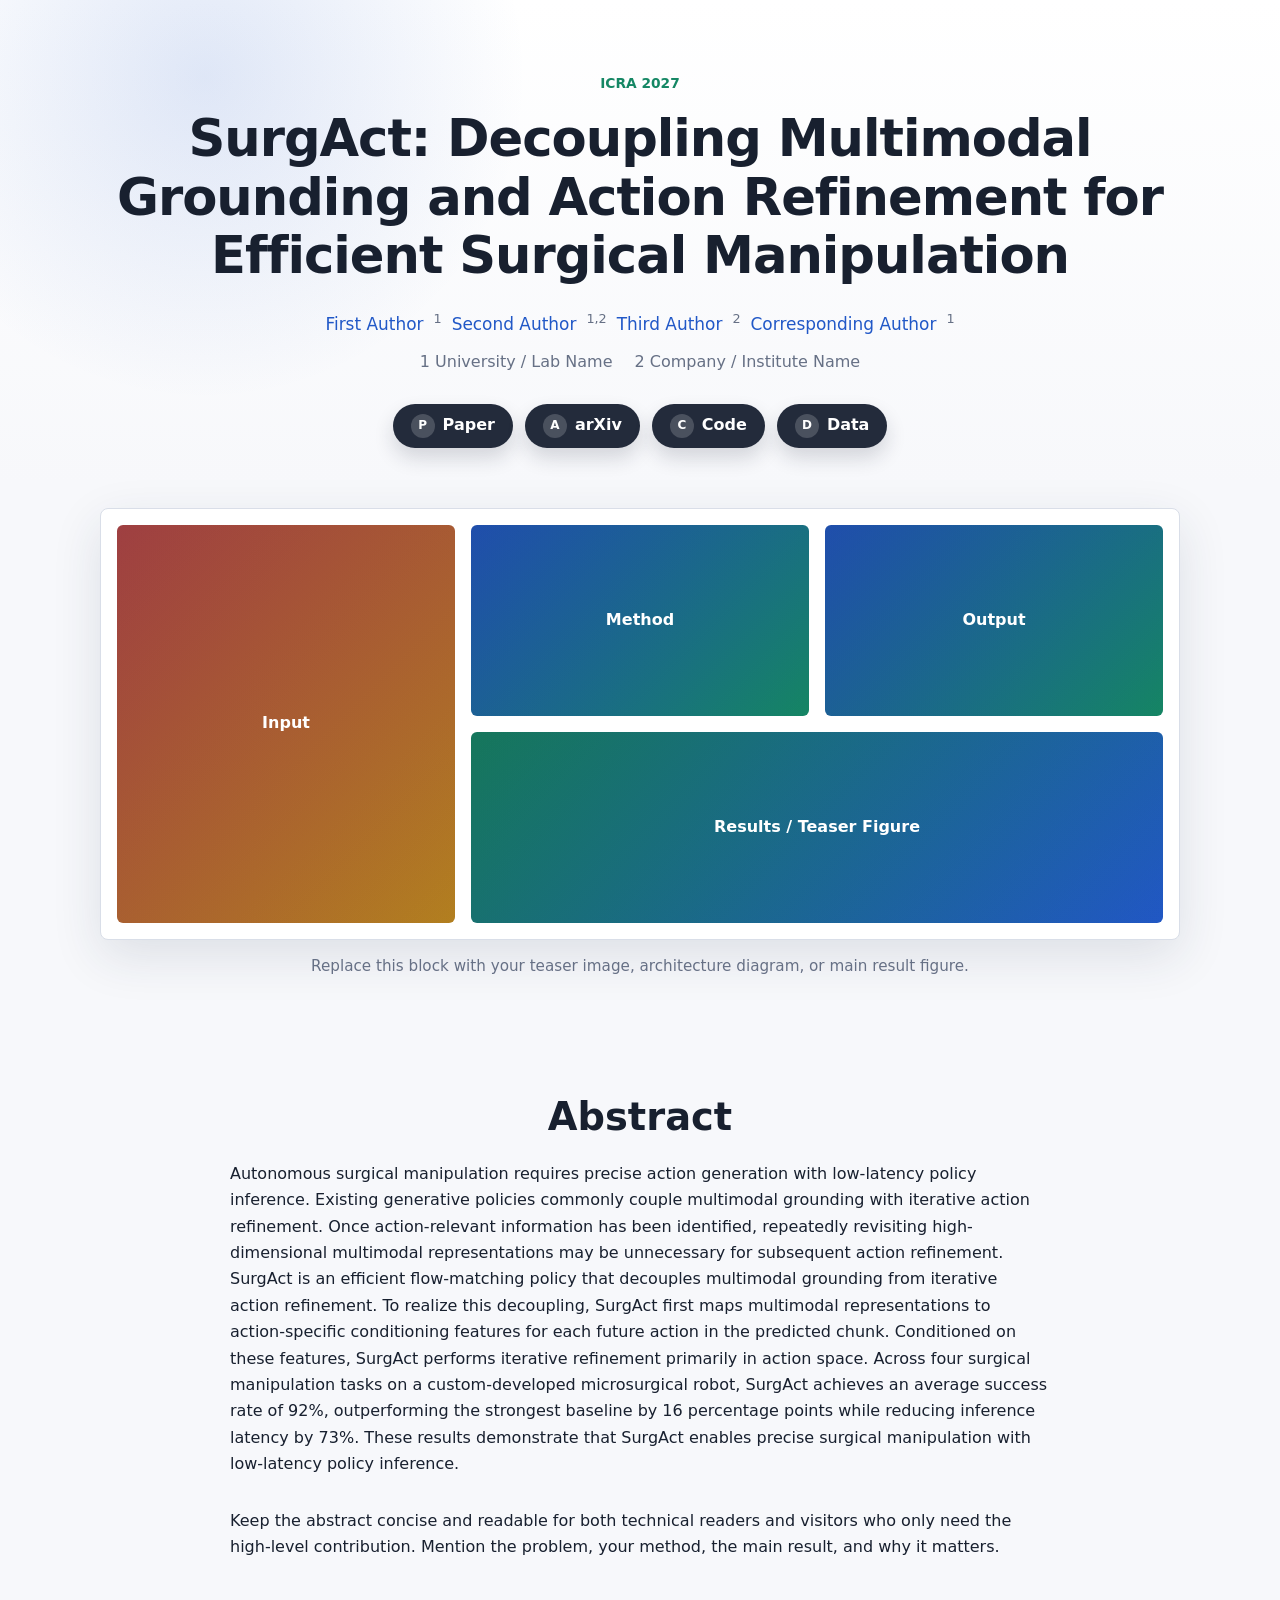
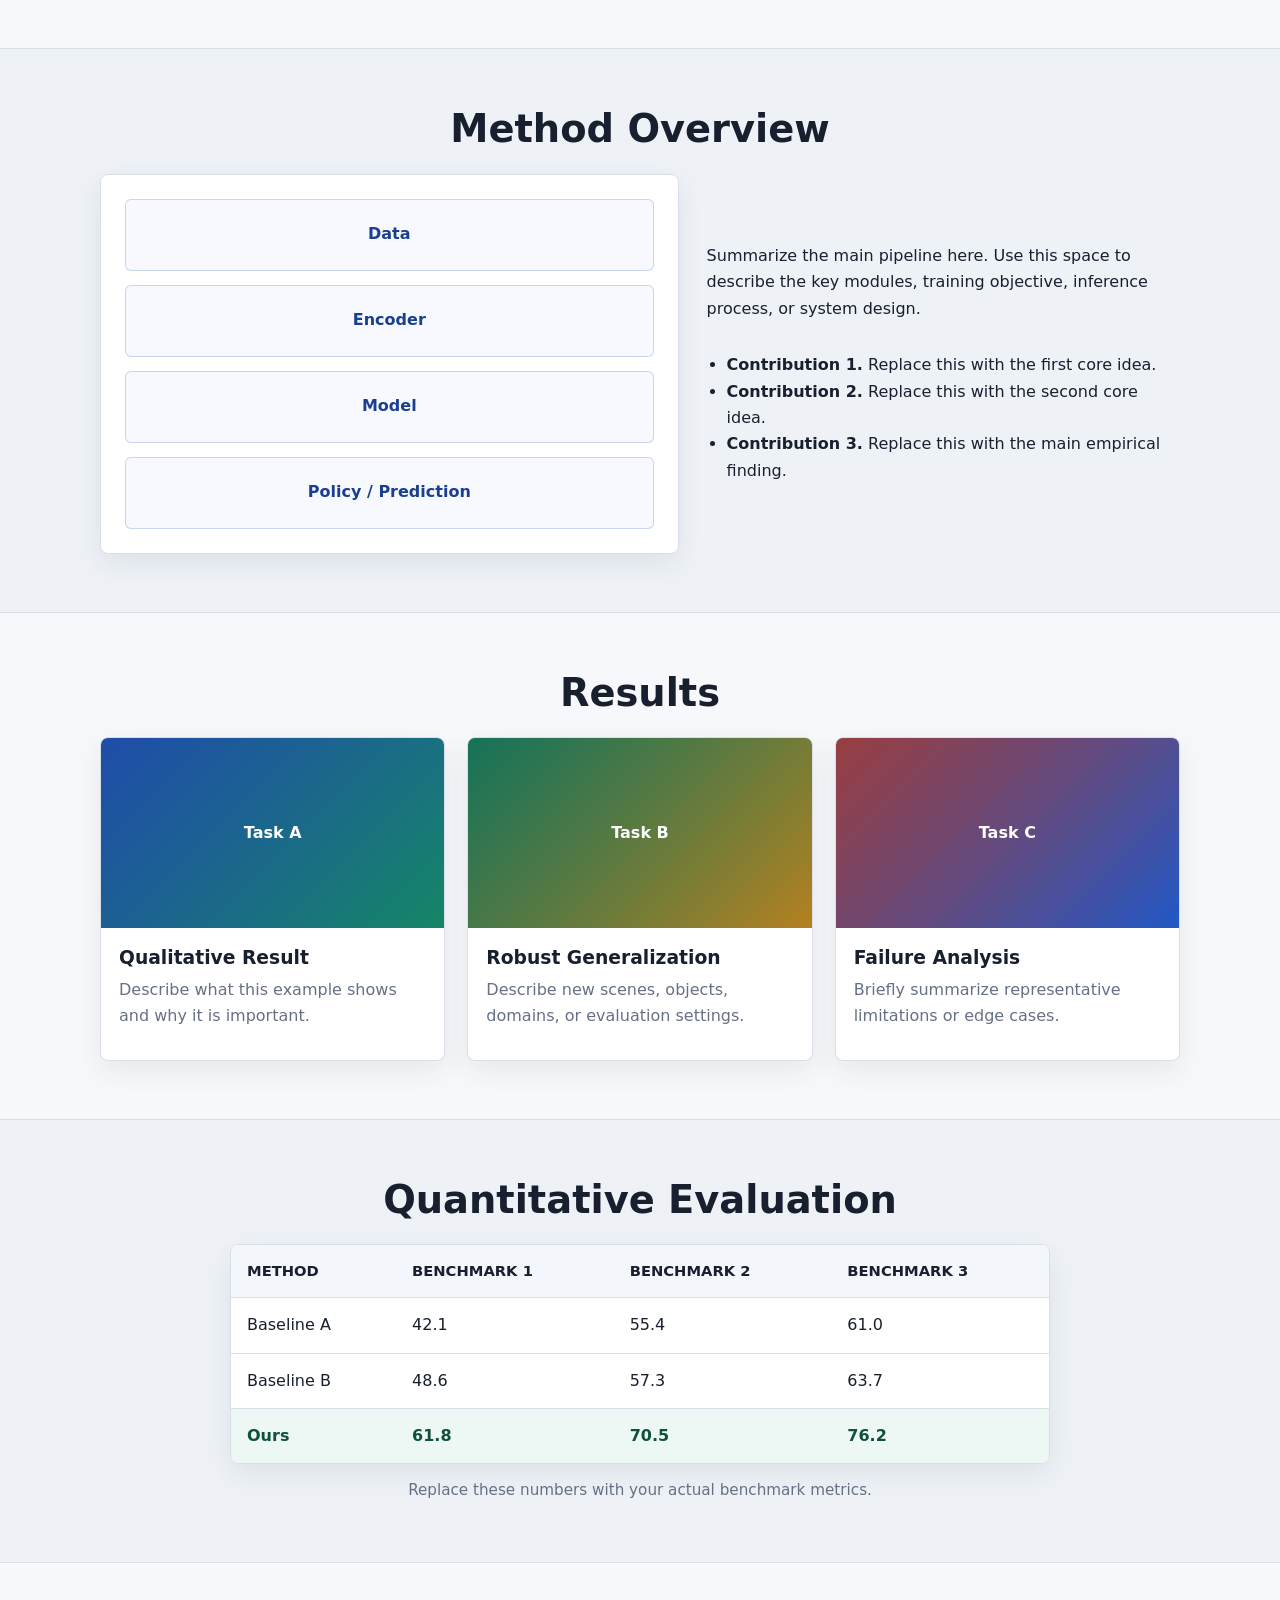
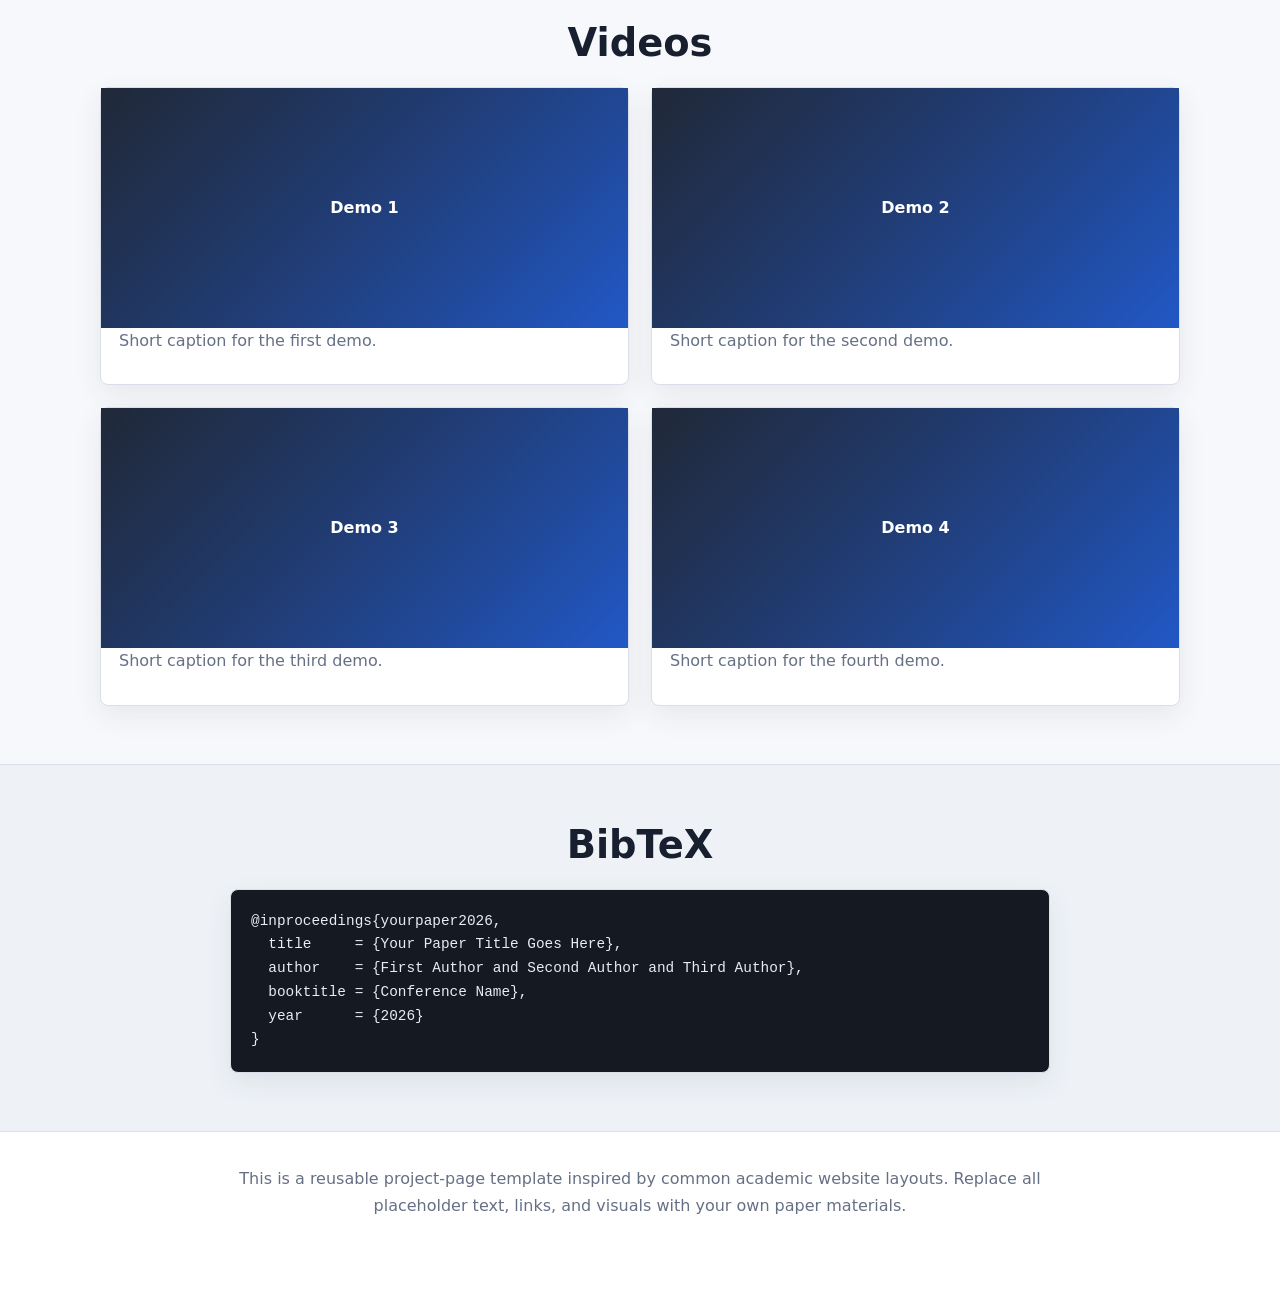
==== commit 36b1939a: "Update index.html" ====
--- a/SurgAct/index.html
+++ b/SurgAct/index.html
@@ -83,9 +83,7 @@
       <div class="container narrow">
         <h2>Abstract</h2>
         <p>
-          Write your abstract here. This template mirrors the structure of a modern paper project
-          page: a compact title block, project links, a strong visual teaser, method highlights,
-          qualitative results, quantitative tables, video demos, and citation details.
+          Autonomous surgical manipulation requires precise action generation with low-latency policy inference. Existing generative policies commonly couple multimodal grounding with iterative action refinement. Once action-relevant information has been identified, repeatedly revisiting high-dimensional multimodal representations may be unnecessary for subsequent action refinement. SurgAct is an efficient flow-matching policy that decouples multimodal grounding from iterative action refinement. To realize this decoupling, SurgAct first maps multimodal representations to action-specific conditioning features for each future action in the predicted chunk. Conditioned on these features, SurgAct performs iterative refinement primarily in action space. Across four surgical manipulation tasks on a custom-developed microsurgical robot, SurgAct achieves an average success rate of 92%, outperforming the strongest baseline by 16 percentage points while reducing inference latency by 73%. These results demonstrate that SurgAct enables precise surgical manipulation with low-latency policy inference.
         </p>
         <p>
           Keep the abstract concise and readable for both technical readers and visitors who only
--- a/SurgAct/style.css
+++ b/SurgAct/style.css
@@ -63,12 +63,12 @@
 }
 
 h1 {
-  max-width: 1300px;
+  max-width: 1100px;
   margin: 0 auto;
-  font-size: clamp(2.4rem, 5vw, 4.5rem);
-  line-height: 1.1;
+  font-size: clamp(2.2rem, 4vw, 3.8rem);
+  line-height: 1.15;
   letter-spacing: -0.02em;
-  font-weight: 800;
+  font-weight: 700;
 }
 
 .subtitle {
@@ -164,7 +164,7 @@
 }
 
 p {
-  margin: 0 0 16px;
+  margin: 0 0 30px;
 }
 
 .media-lead {
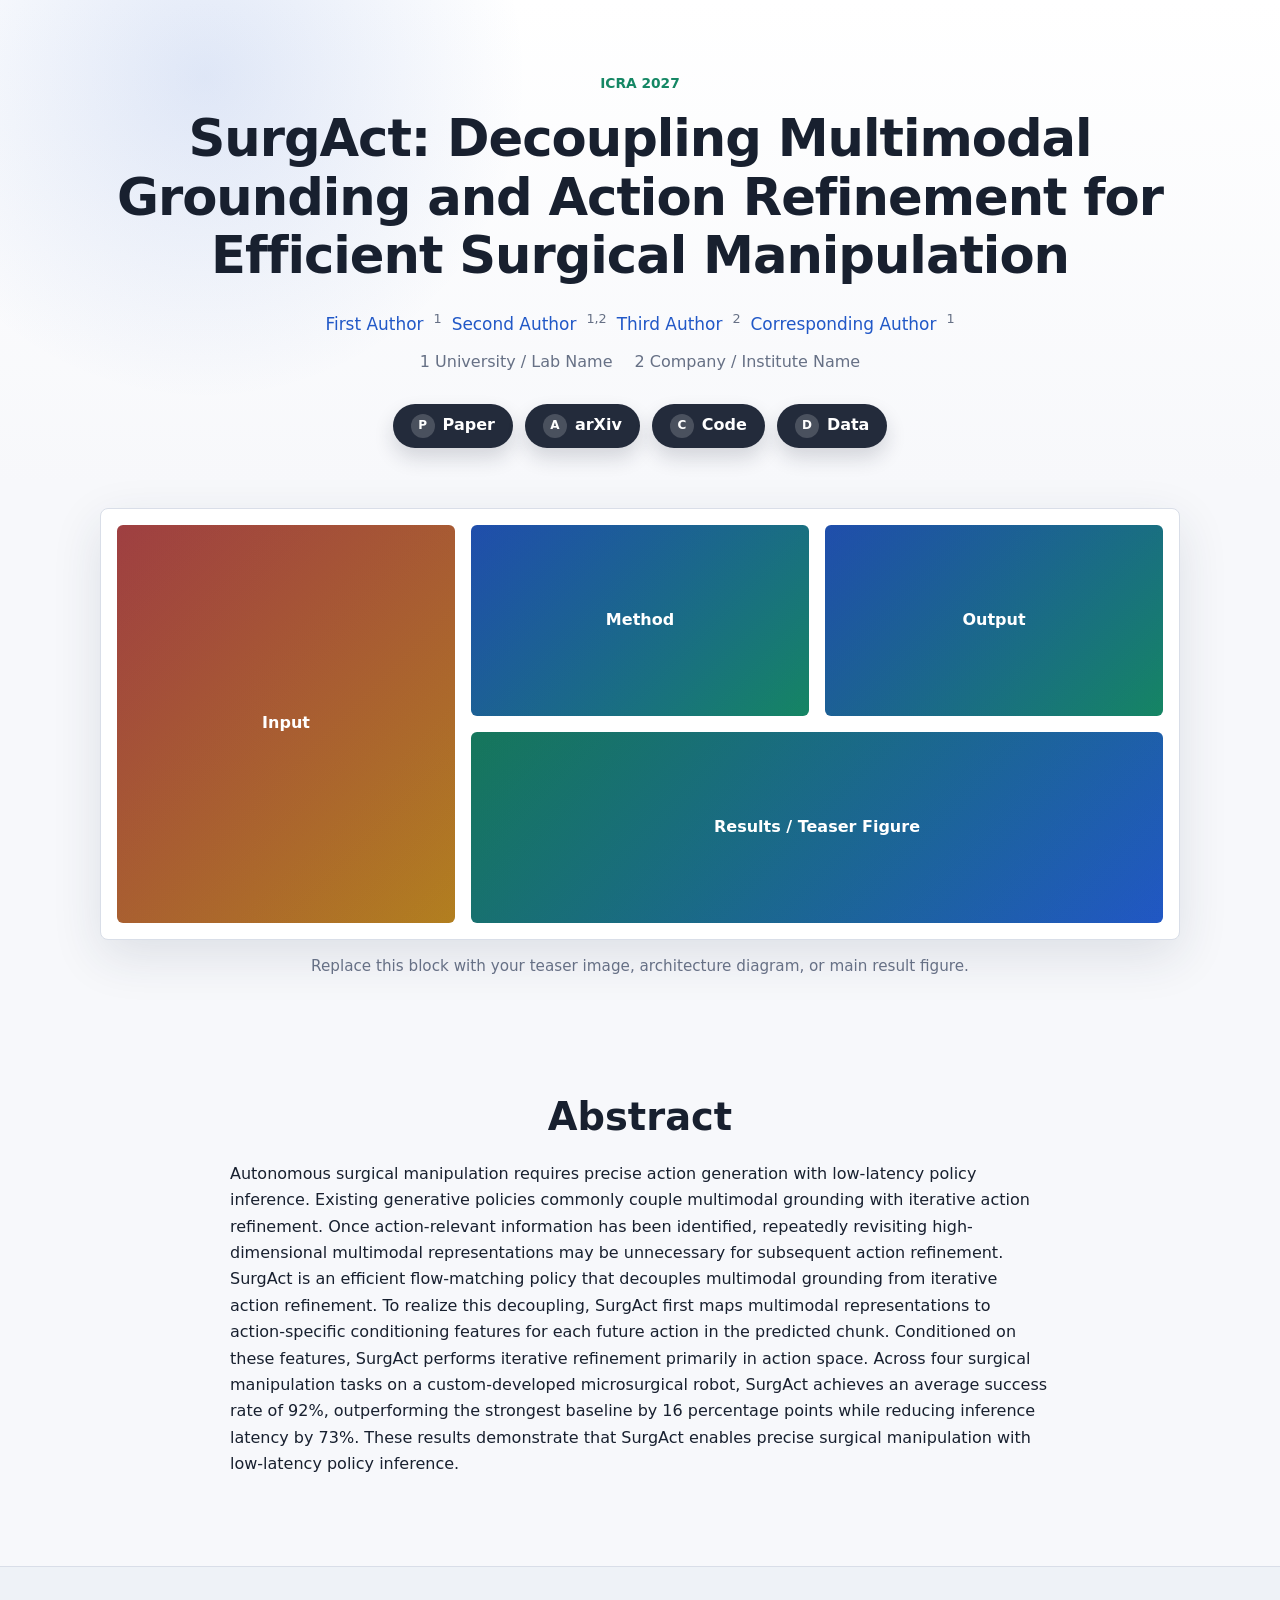
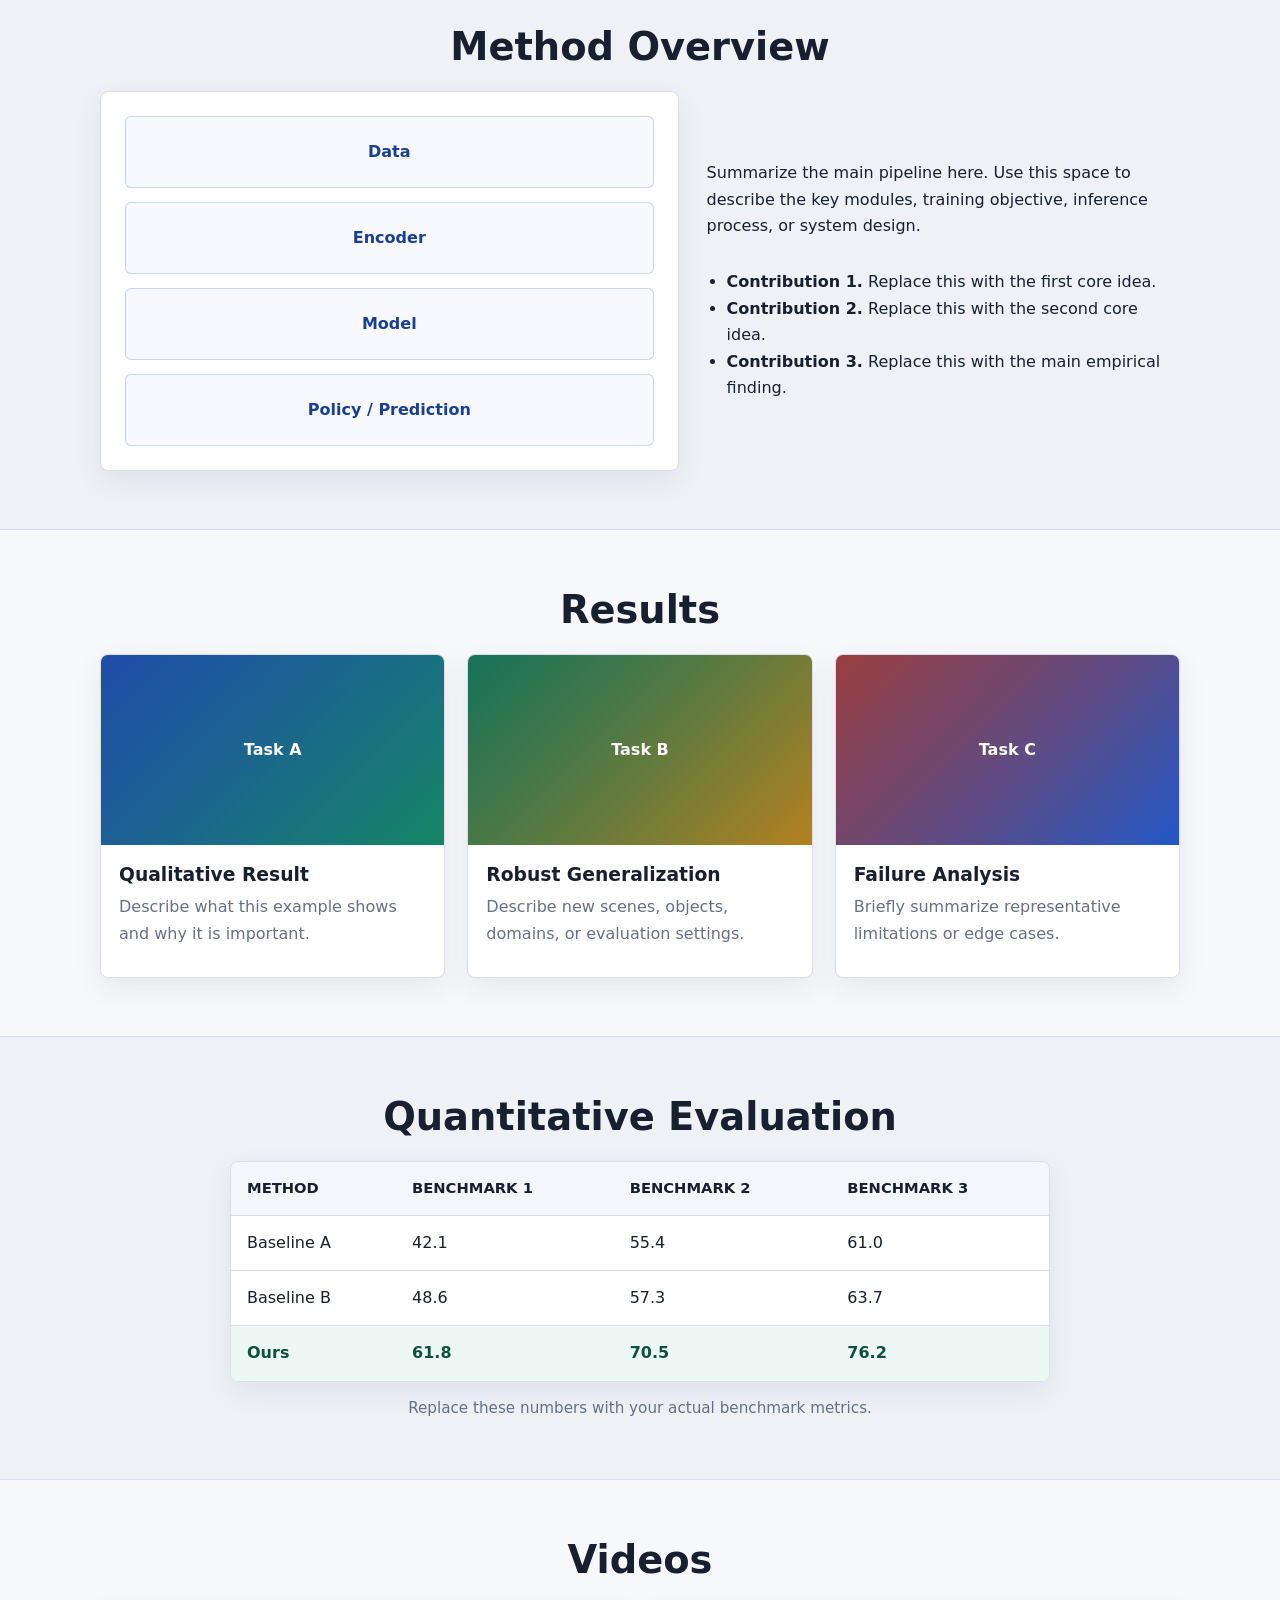
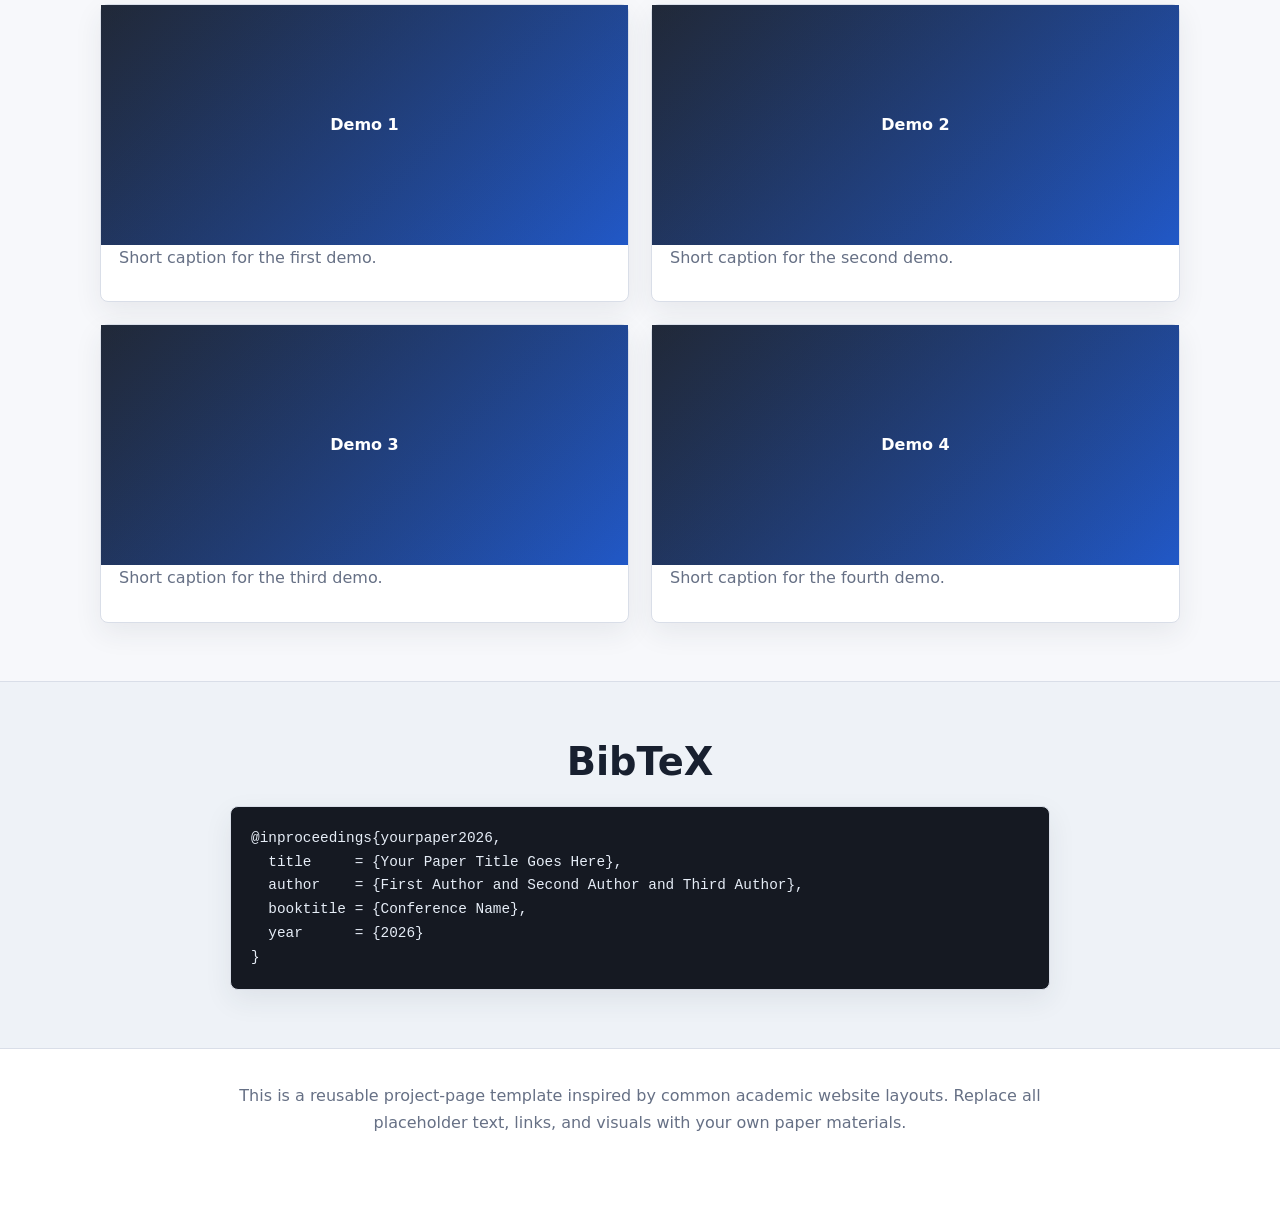
==== commit d8d61da1: "Update index.html" ====
--- a/SurgAct/index.html
+++ b/SurgAct/index.html
@@ -85,11 +85,6 @@
         <p>
           Autonomous surgical manipulation requires precise action generation with low-latency policy inference. Existing generative policies commonly couple multimodal grounding with iterative action refinement. Once action-relevant information has been identified, repeatedly revisiting high-dimensional multimodal representations may be unnecessary for subsequent action refinement. SurgAct is an efficient flow-matching policy that decouples multimodal grounding from iterative action refinement. To realize this decoupling, SurgAct first maps multimodal representations to action-specific conditioning features for each future action in the predicted chunk. Conditioned on these features, SurgAct performs iterative refinement primarily in action space. Across four surgical manipulation tasks on a custom-developed microsurgical robot, SurgAct achieves an average success rate of 92%, outperforming the strongest baseline by 16 percentage points while reducing inference latency by 73%. These results demonstrate that SurgAct enables precise surgical manipulation with low-latency policy inference.
         </p>
-        <p>
-          Keep the abstract concise and readable for both technical readers and visitors who only
-          need the high-level contribution. Mention the problem, your method, the main result, and
-          why it matters.
-        </p>
       </div>
     </section>
 
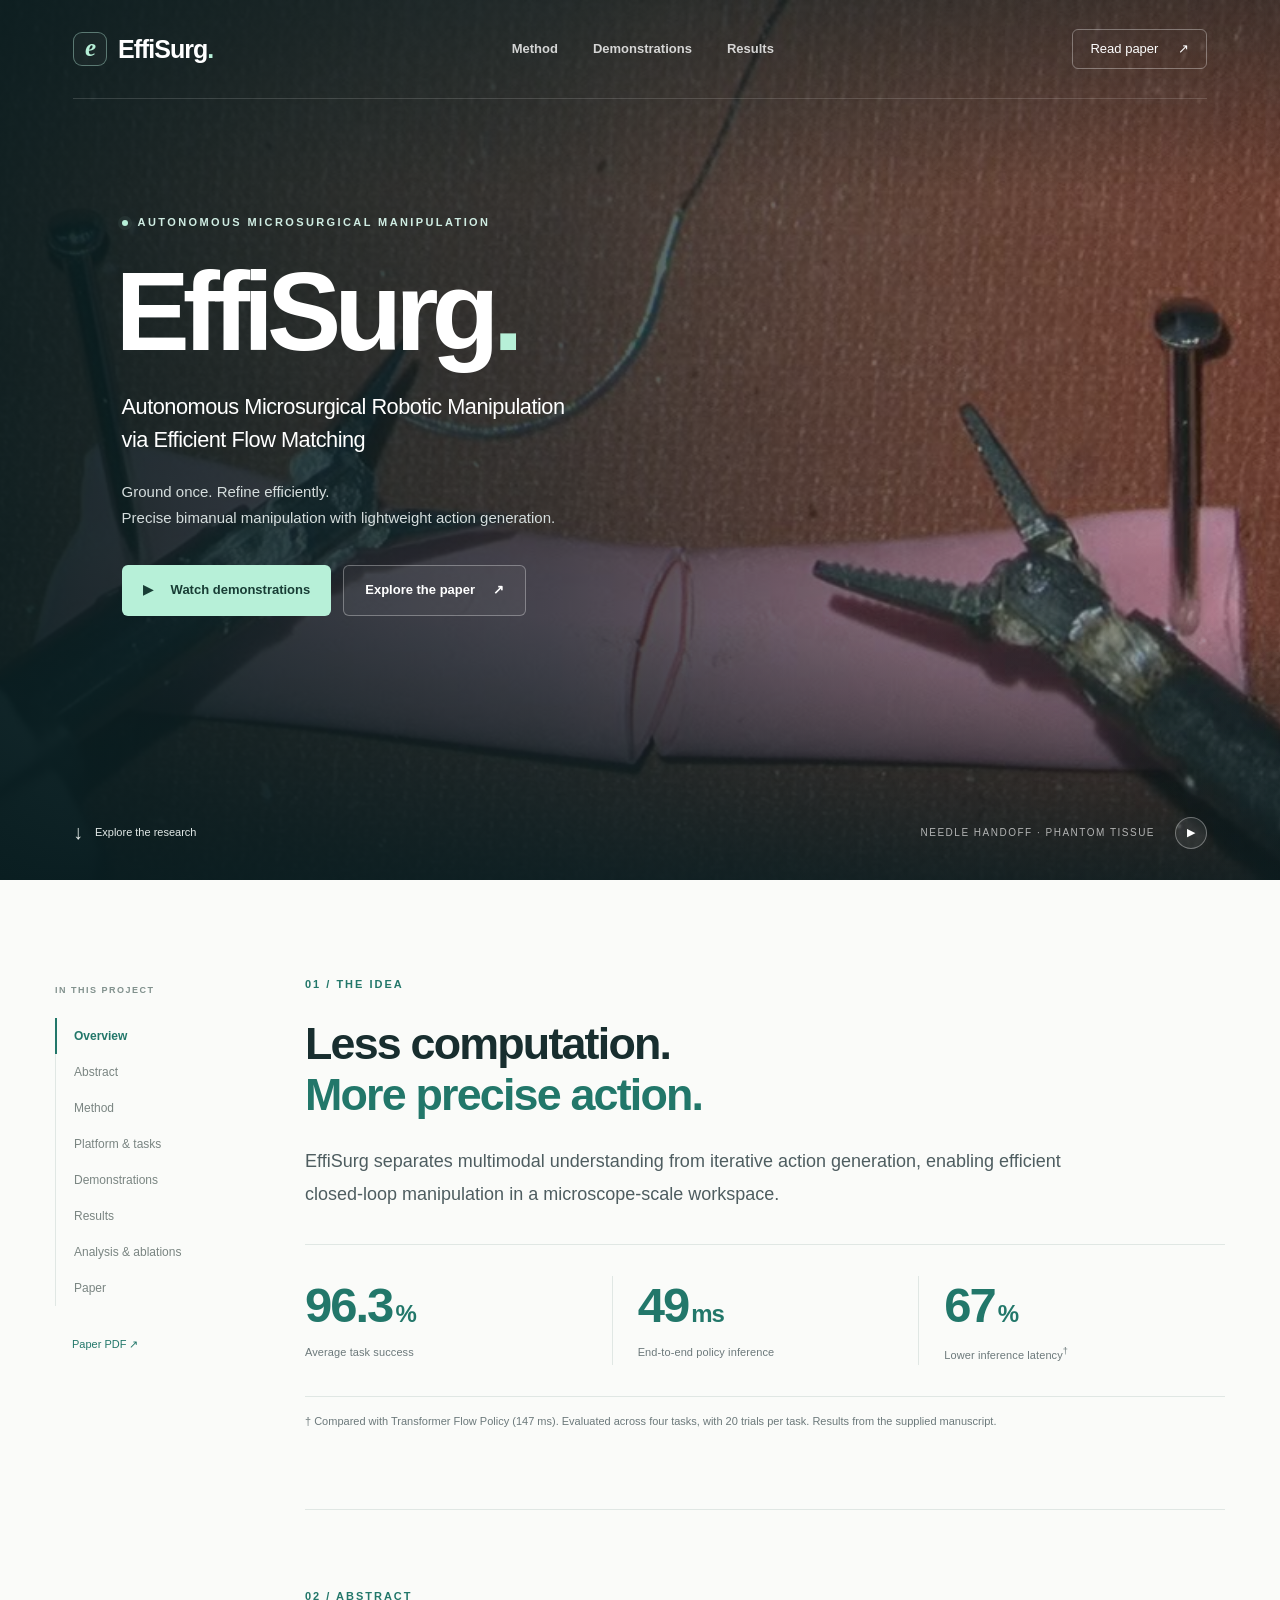
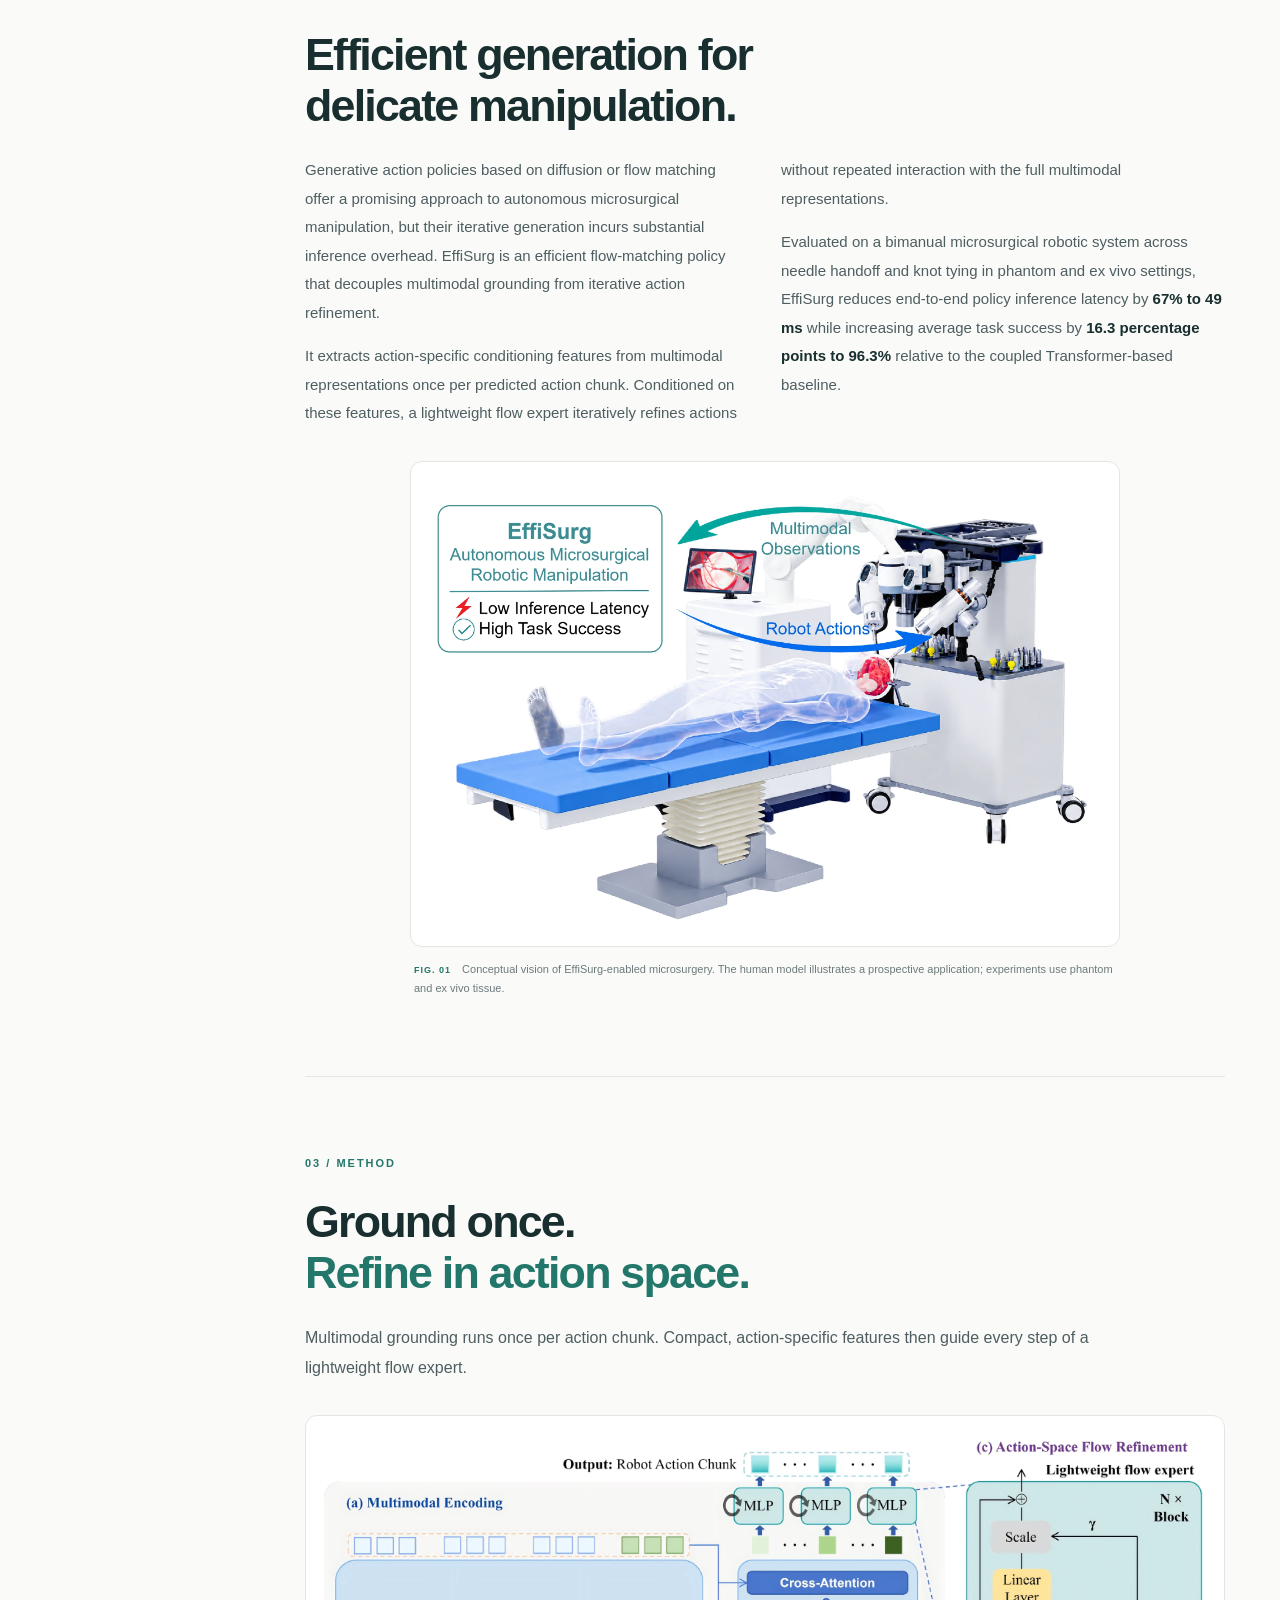
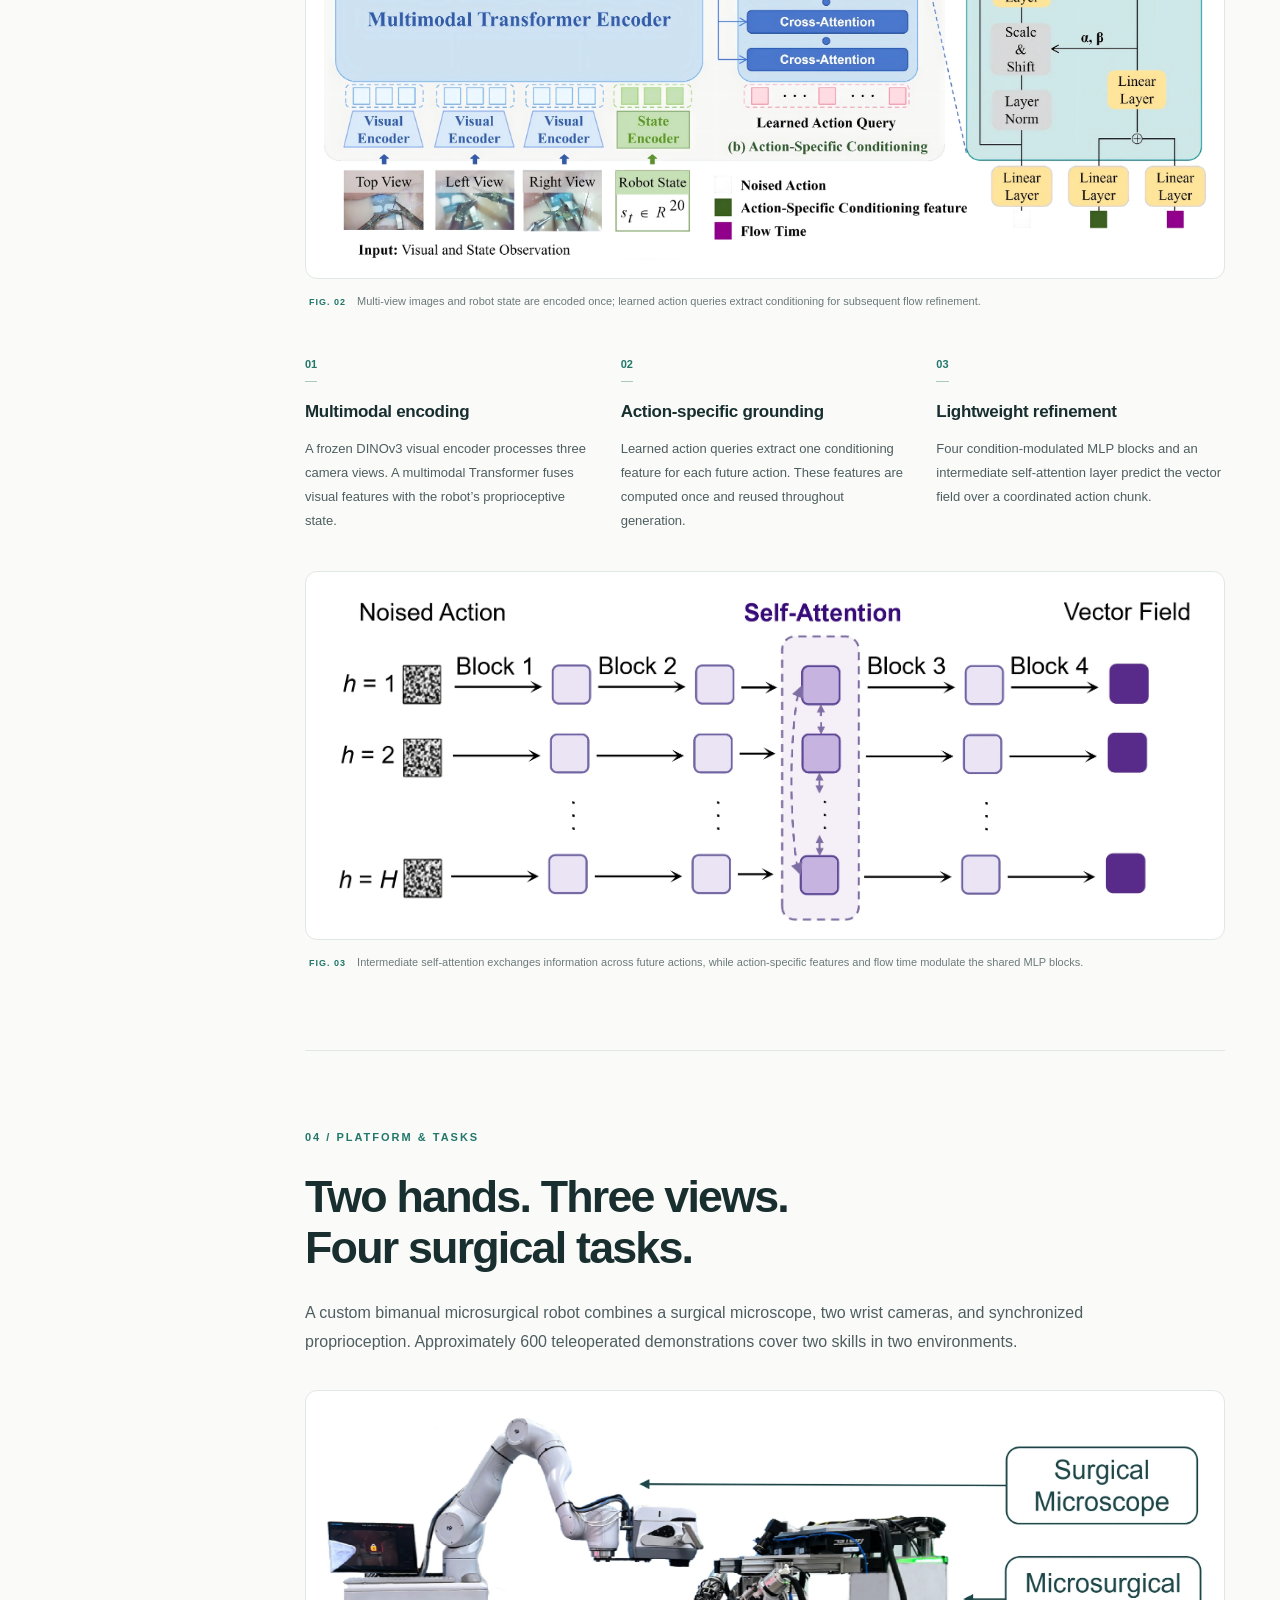
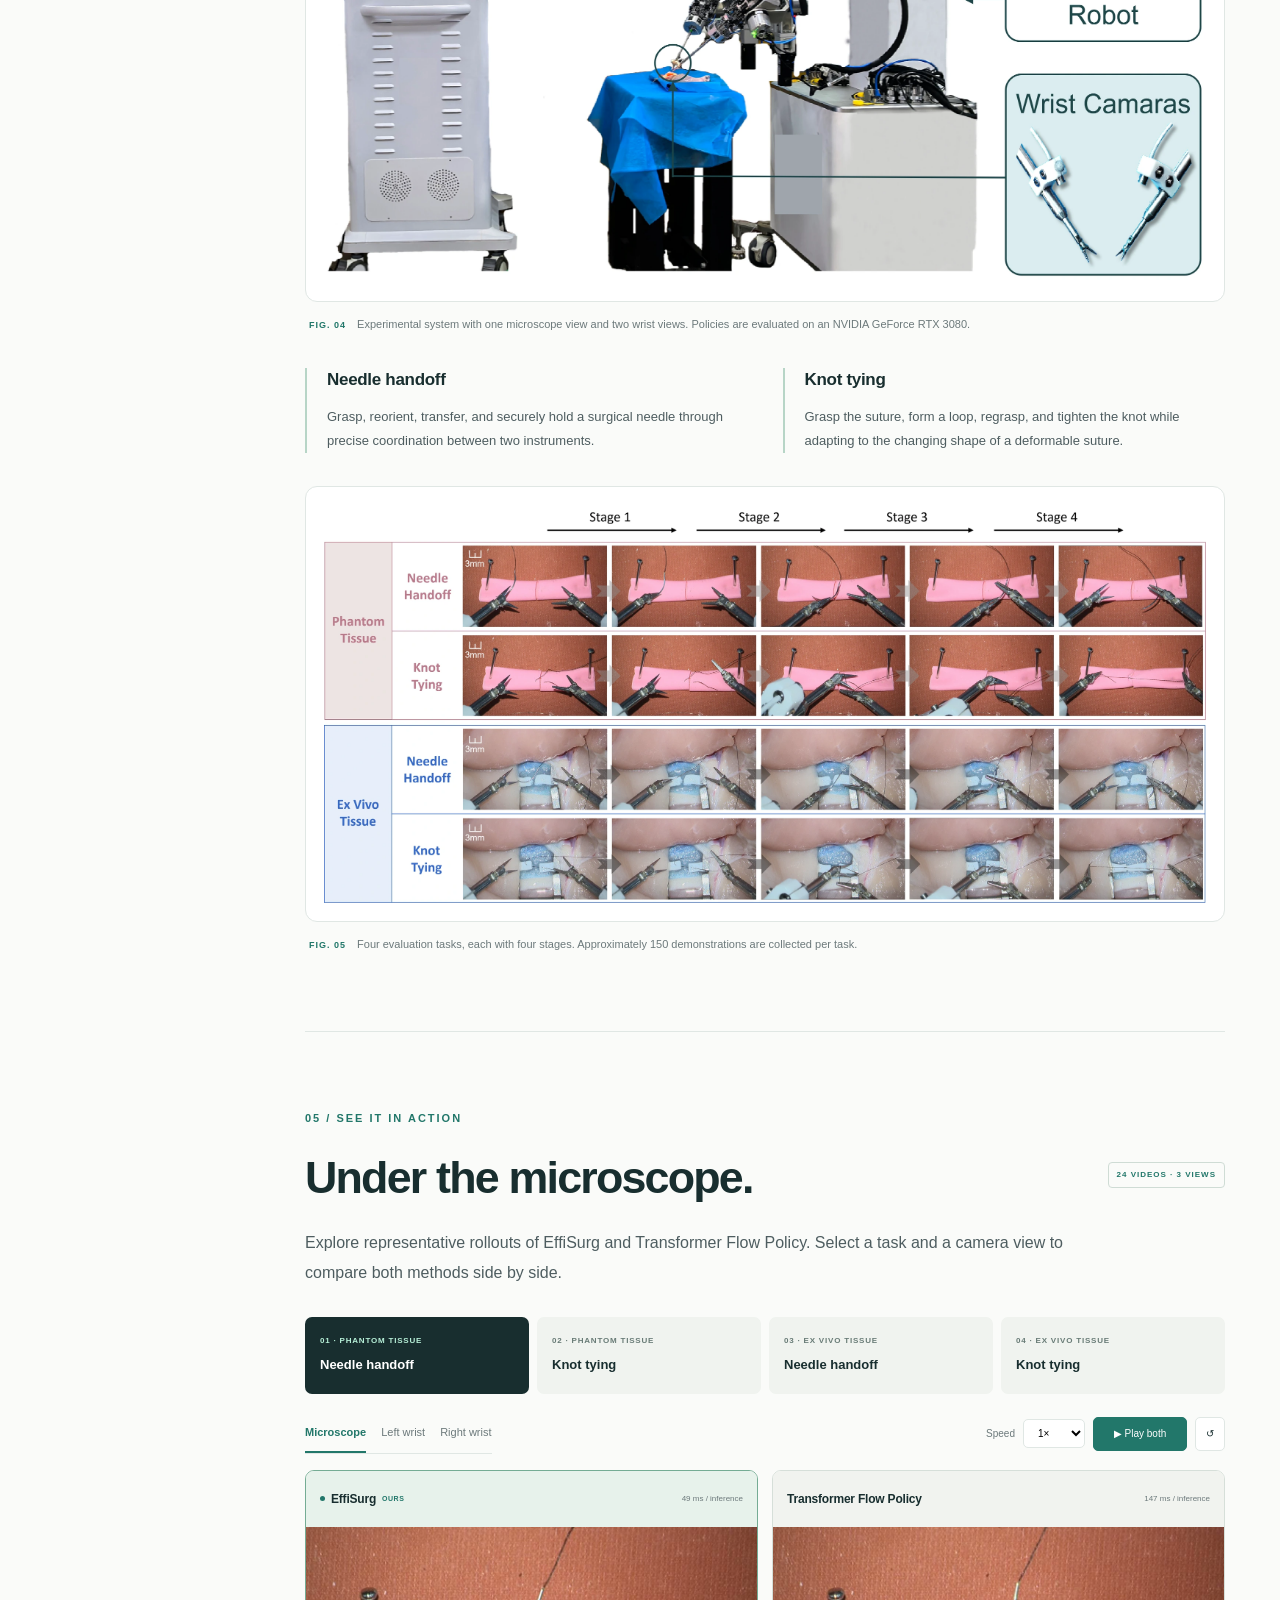
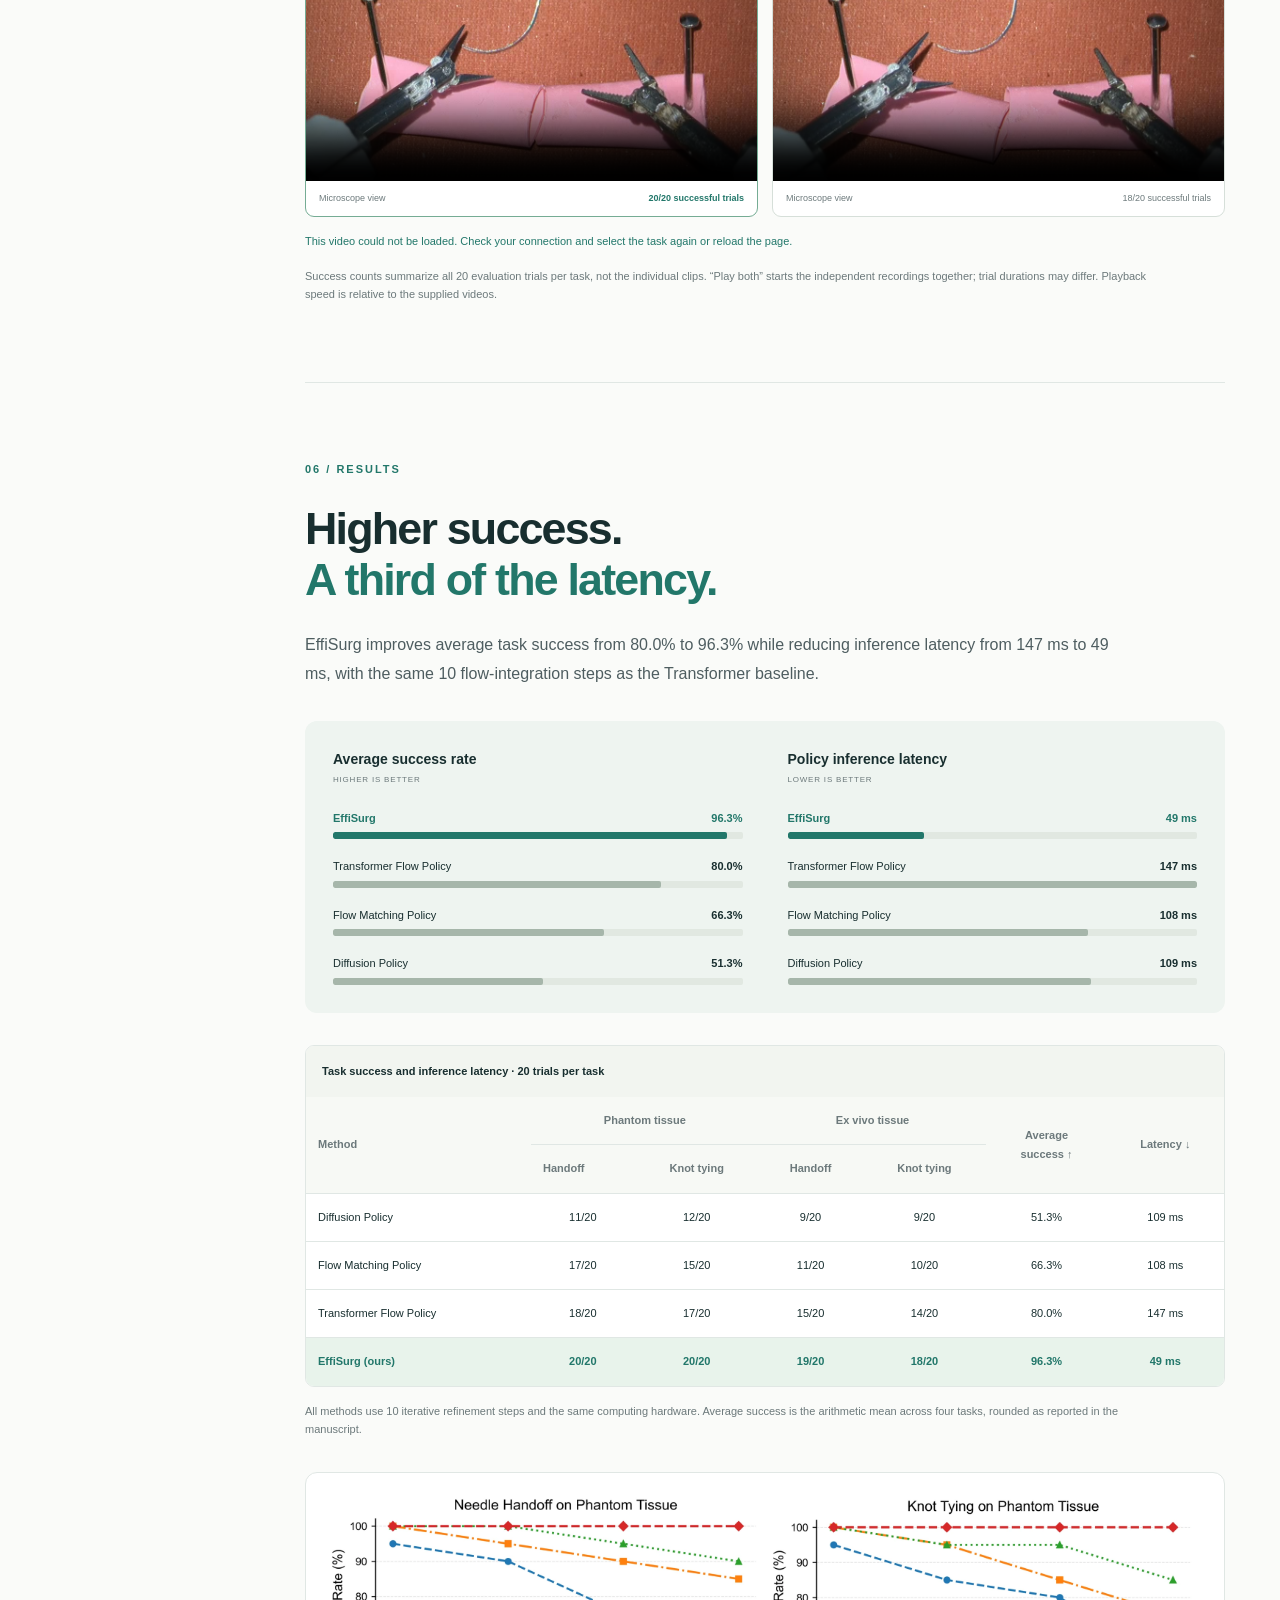
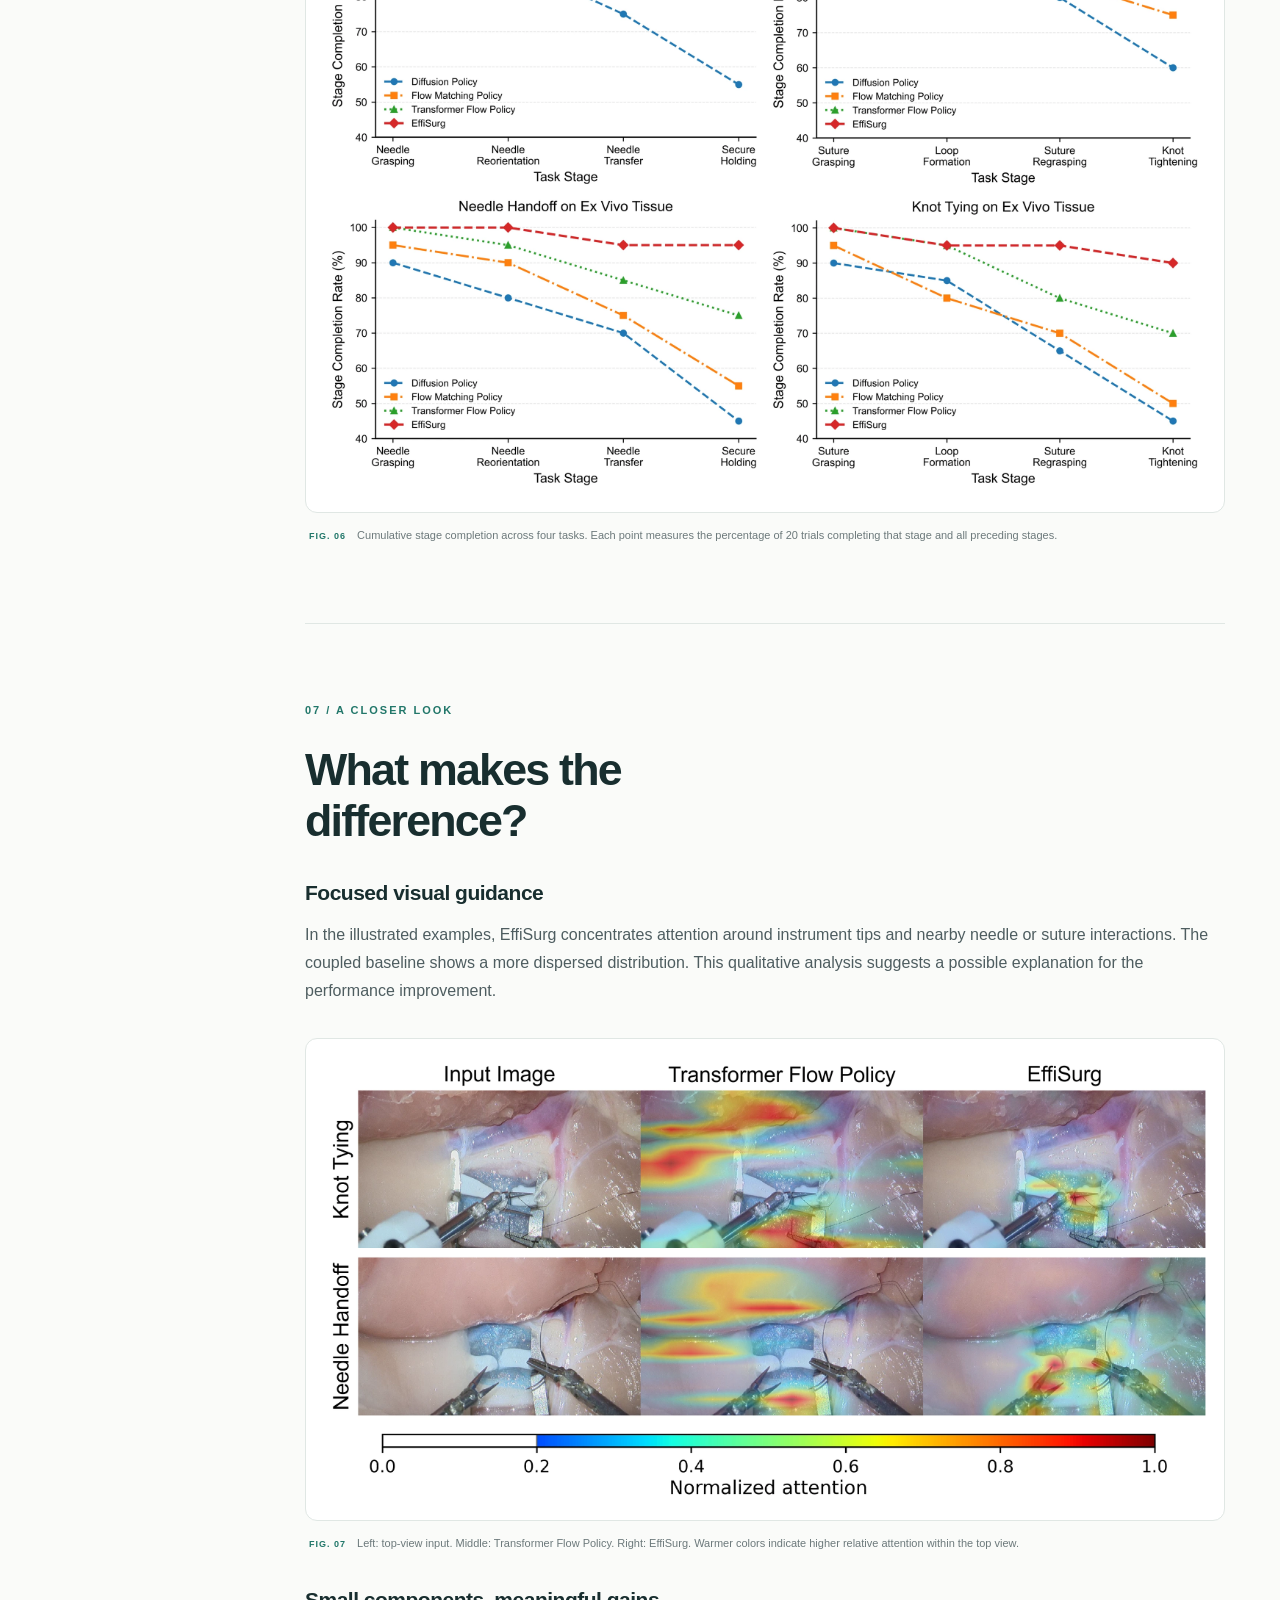
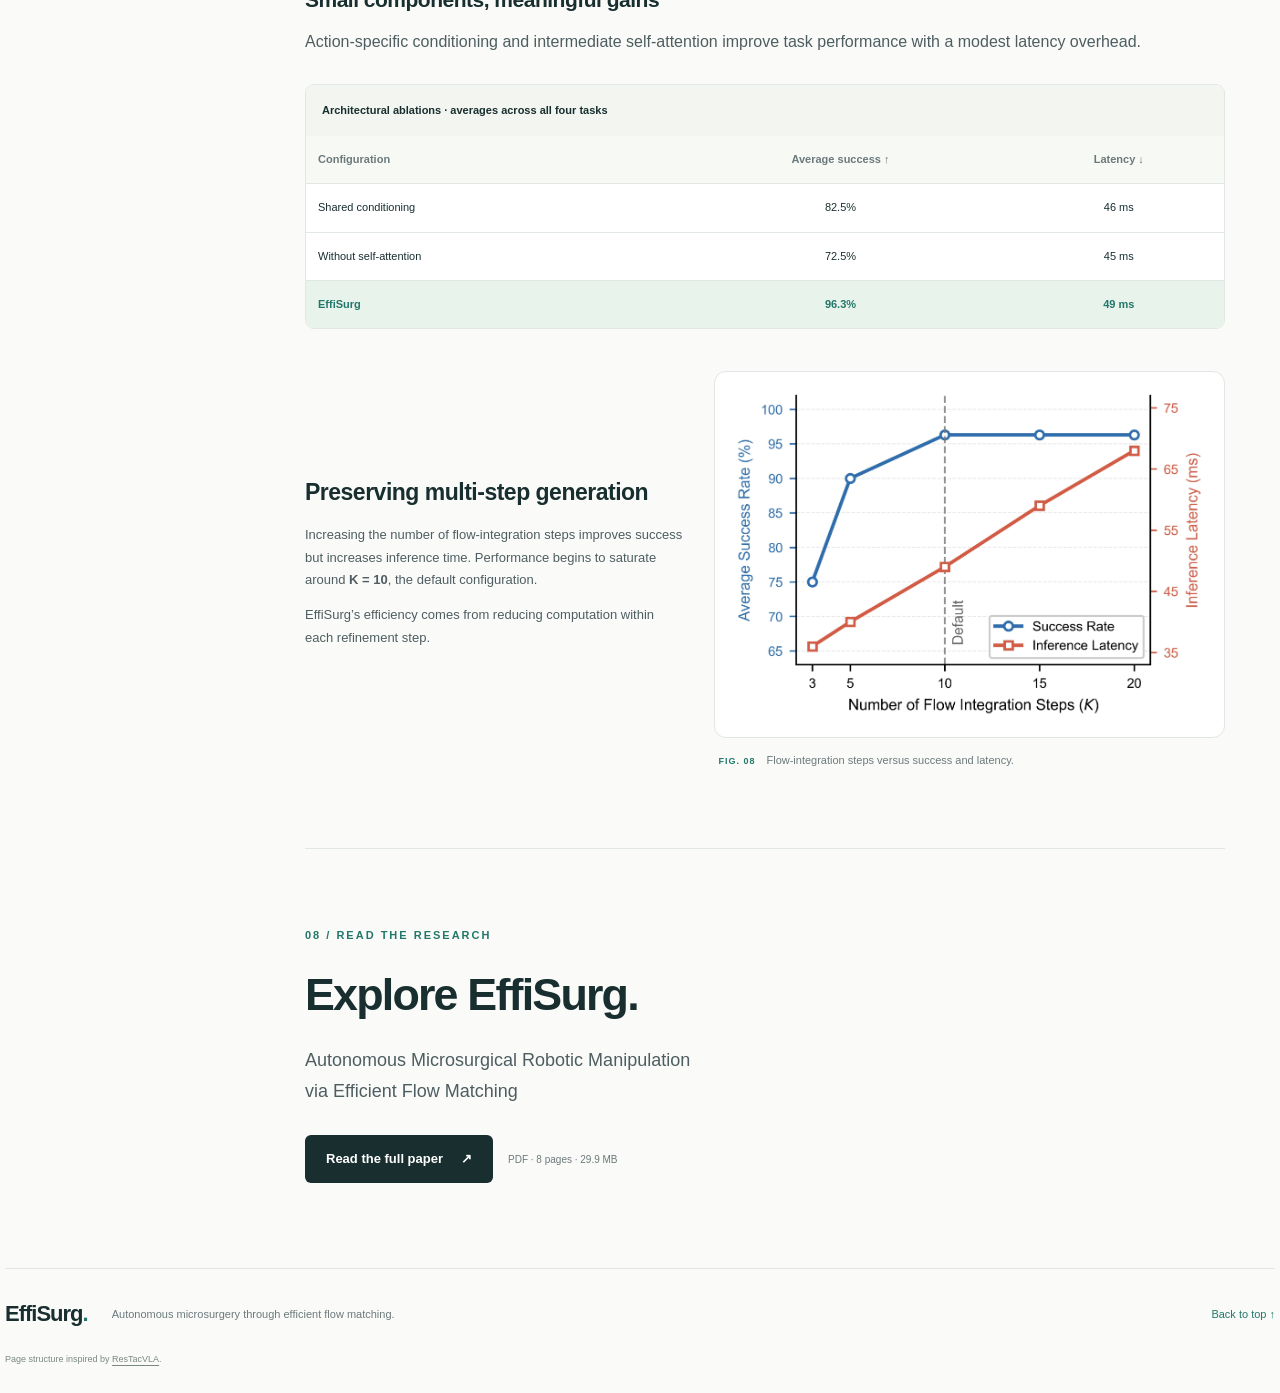
==== commit 447a06d9: "Build EffiSurg research website and redirect SurgAct" ====
--- a/SurgAct/index.html
+++ b/SurgAct/index.html
@@ -1,226 +1 @@
-<!DOCTYPE html>
-<html lang="en">
-<head>
-  <meta charset="utf-8">
-  <meta name="viewport" content="width=device-width, initial-scale=1">
-  <title>Your Paper Title | Project Page</title>
-  <meta name="description" content="Project page for Your Paper Title.">
-  <meta property="og:title" content="Your Paper Title">
-  <meta property="og:description" content="A concise one-sentence summary of your paper.">
-  <meta property="og:type" content="website">
-  <link rel="preconnect" href="https://fonts.googleapis.com">
-  <link rel="preconnect" href="https://fonts.gstatic.com" crossorigin>
-  <link href="https://fonts.googleapis.com/css2?family=Inter:wght@400;500;600;700;800&family=JetBrains+Mono:wght@400;600&display=swap" rel="stylesheet">
-  <link rel="stylesheet" href="style.css">
-</head>
-<body>
-  <main>
-    <section class="hero">
-      <div class="container">
-        <p class="venue">ICRA 2027</p>
-        <h1>SurgAct: Decoupling Multimodal Grounding and Action Refinement for Efficient Surgical Manipulation</h1>
-
-        <div class="authors" aria-label="Authors">
-          <a href="#">First Author</a>
-          <span>1</span>
-          <a href="#">Second Author</a>
-          <span>1,2</span>
-          <a href="#">Third Author</a>
-          <span>2</span>
-          <a href="#">Corresponding Author</a>
-          <span>1</span>
-        </div>
-
-        <div class="affiliations">
-          <span>1 University / Lab Name</span>
-          <span>2 Company / Institute Name</span>
-        </div>
-
-        <div class="actions" aria-label="Project links">
-          <a class="button" href="#" aria-label="Paper PDF">
-            <span class="icon">P</span>
-            Paper
-          </a>
-          <a class="button" href="#" aria-label="arXiv page">
-            <span class="icon">A</span>
-            arXiv
-          </a>
-          <a class="button" href="#" aria-label="Code repository">
-            <span class="icon">C</span>
-            Code
-          </a>
-          <a class="button" href="#" aria-label="Dataset">
-            <span class="icon">D</span>
-            Data
-          </a>
-        </div>
-      </div>
-    </section>
-
-    <section class="section media-lead">
-      <div class="container">
-        <div class="paper-visual" role="img" aria-label="Main paper figure placeholder">
-          <div class="visual-grid">
-            <div class="visual-panel tall">
-              <span>Input</span>
-            </div>
-            <div class="visual-panel">
-              <span>Method</span>
-            </div>
-            <div class="visual-panel">
-              <span>Output</span>
-            </div>
-            <div class="visual-panel wide">
-              <span>Results / Teaser Figure</span>
-            </div>
-          </div>
-        </div>
-        <p class="caption">Replace this block with your teaser image, architecture diagram, or main result figure.</p>
-      </div>
-    </section>
-
-    <section class="section">
-      <div class="container narrow">
-        <h2>Abstract</h2>
-        <p>
-          Autonomous surgical manipulation requires precise action generation with low-latency policy inference. Existing generative policies commonly couple multimodal grounding with iterative action refinement. Once action-relevant information has been identified, repeatedly revisiting high-dimensional multimodal representations may be unnecessary for subsequent action refinement. SurgAct is an efficient flow-matching policy that decouples multimodal grounding from iterative action refinement. To realize this decoupling, SurgAct first maps multimodal representations to action-specific conditioning features for each future action in the predicted chunk. Conditioned on these features, SurgAct performs iterative refinement primarily in action space. Across four surgical manipulation tasks on a custom-developed microsurgical robot, SurgAct achieves an average success rate of 92%, outperforming the strongest baseline by 16 percentage points while reducing inference latency by 73%. These results demonstrate that SurgAct enables precise surgical manipulation with low-latency policy inference.
-        </p>
-      </div>
-    </section>
-
-    <section class="section band">
-      <div class="container">
-        <h2>Method Overview</h2>
-        <div class="method-layout">
-          <div class="diagram-card">
-            <div class="pipeline">
-              <div>Data</div>
-              <div>Encoder</div>
-              <div>Model</div>
-              <div>Policy / Prediction</div>
-            </div>
-          </div>
-          <div class="method-copy">
-            <p>
-              Summarize the main pipeline here. Use this space to describe the key modules,
-              training objective, inference process, or system design.
-            </p>
-            <ul>
-              <li><strong>Contribution 1.</strong> Replace this with the first core idea.</li>
-              <li><strong>Contribution 2.</strong> Replace this with the second core idea.</li>
-              <li><strong>Contribution 3.</strong> Replace this with the main empirical finding.</li>
-            </ul>
-          </div>
-        </div>
-      </div>
-    </section>
-
-    <section class="section">
-      <div class="container">
-        <h2>Results</h2>
-        <div class="results-grid">
-          <article class="result-card">
-            <div class="result-visual">Task A</div>
-            <h3>Qualitative Result</h3>
-            <p>Describe what this example shows and why it is important.</p>
-          </article>
-          <article class="result-card">
-            <div class="result-visual alt">Task B</div>
-            <h3>Robust Generalization</h3>
-            <p>Describe new scenes, objects, domains, or evaluation settings.</p>
-          </article>
-          <article class="result-card">
-            <div class="result-visual warm">Task C</div>
-            <h3>Failure Analysis</h3>
-            <p>Briefly summarize representative limitations or edge cases.</p>
-          </article>
-        </div>
-      </div>
-    </section>
-
-    <section class="section band">
-      <div class="container narrow">
-        <h2>Quantitative Evaluation</h2>
-        <div class="table-wrap">
-          <table>
-            <thead>
-              <tr>
-                <th>Method</th>
-                <th>Benchmark 1</th>
-                <th>Benchmark 2</th>
-                <th>Benchmark 3</th>
-              </tr>
-            </thead>
-            <tbody>
-              <tr>
-                <td>Baseline A</td>
-                <td>42.1</td>
-                <td>55.4</td>
-                <td>61.0</td>
-              </tr>
-              <tr>
-                <td>Baseline B</td>
-                <td>48.6</td>
-                <td>57.3</td>
-                <td>63.7</td>
-              </tr>
-              <tr class="highlight-row">
-                <td>Ours</td>
-                <td>61.8</td>
-                <td>70.5</td>
-                <td>76.2</td>
-              </tr>
-            </tbody>
-          </table>
-        </div>
-        <p class="caption">Replace these numbers with your actual benchmark metrics.</p>
-      </div>
-    </section>
-
-    <section class="section">
-      <div class="container">
-        <h2>Videos</h2>
-        <div class="video-grid">
-          <div class="video-card">
-            <div class="video-placeholder">Demo 1</div>
-            <p>Short caption for the first demo.</p>
-          </div>
-          <div class="video-card">
-            <div class="video-placeholder">Demo 2</div>
-            <p>Short caption for the second demo.</p>
-          </div>
-          <div class="video-card">
-            <div class="video-placeholder">Demo 3</div>
-            <p>Short caption for the third demo.</p>
-          </div>
-          <div class="video-card">
-            <div class="video-placeholder">Demo 4</div>
-            <p>Short caption for the fourth demo.</p>
-          </div>
-        </div>
-      </div>
-    </section>
-
-    <section class="section band">
-      <div class="container narrow">
-        <h2>BibTeX</h2>
-        <pre><code>@inproceedings{yourpaper2026,
-  title     = {Your Paper Title Goes Here},
-  author    = {First Author and Second Author and Third Author},
-  booktitle = {Conference Name},
-  year      = {2026}
-}</code></pre>
-      </div>
-    </section>
-  </main>
-
-  <footer>
-    <div class="container narrow">
-      <p>
-        This is a reusable project-page template inspired by common academic website layouts.
-        Replace all placeholder text, links, and visuals with your own paper materials.
-      </p>
-    </div>
-  </footer>
-</body>
-</html>
+<!doctype html><html lang="en"><head><meta charset="utf-8"><meta name="viewport" content="width=device-width,initial-scale=1"><meta http-equiv="refresh" content="0;url=../EffiSurg/"><link rel="canonical" href="https://mingxinrobotics.github.io/EffiSurg/"><title>EffiSurg — New project address</title><script>location.replace("../EffiSurg/" + location.search + location.hash);</script></head><body><p>This project is now EffiSurg. <a href="../EffiSurg/">Visit the new website.</a></p></body></html>
